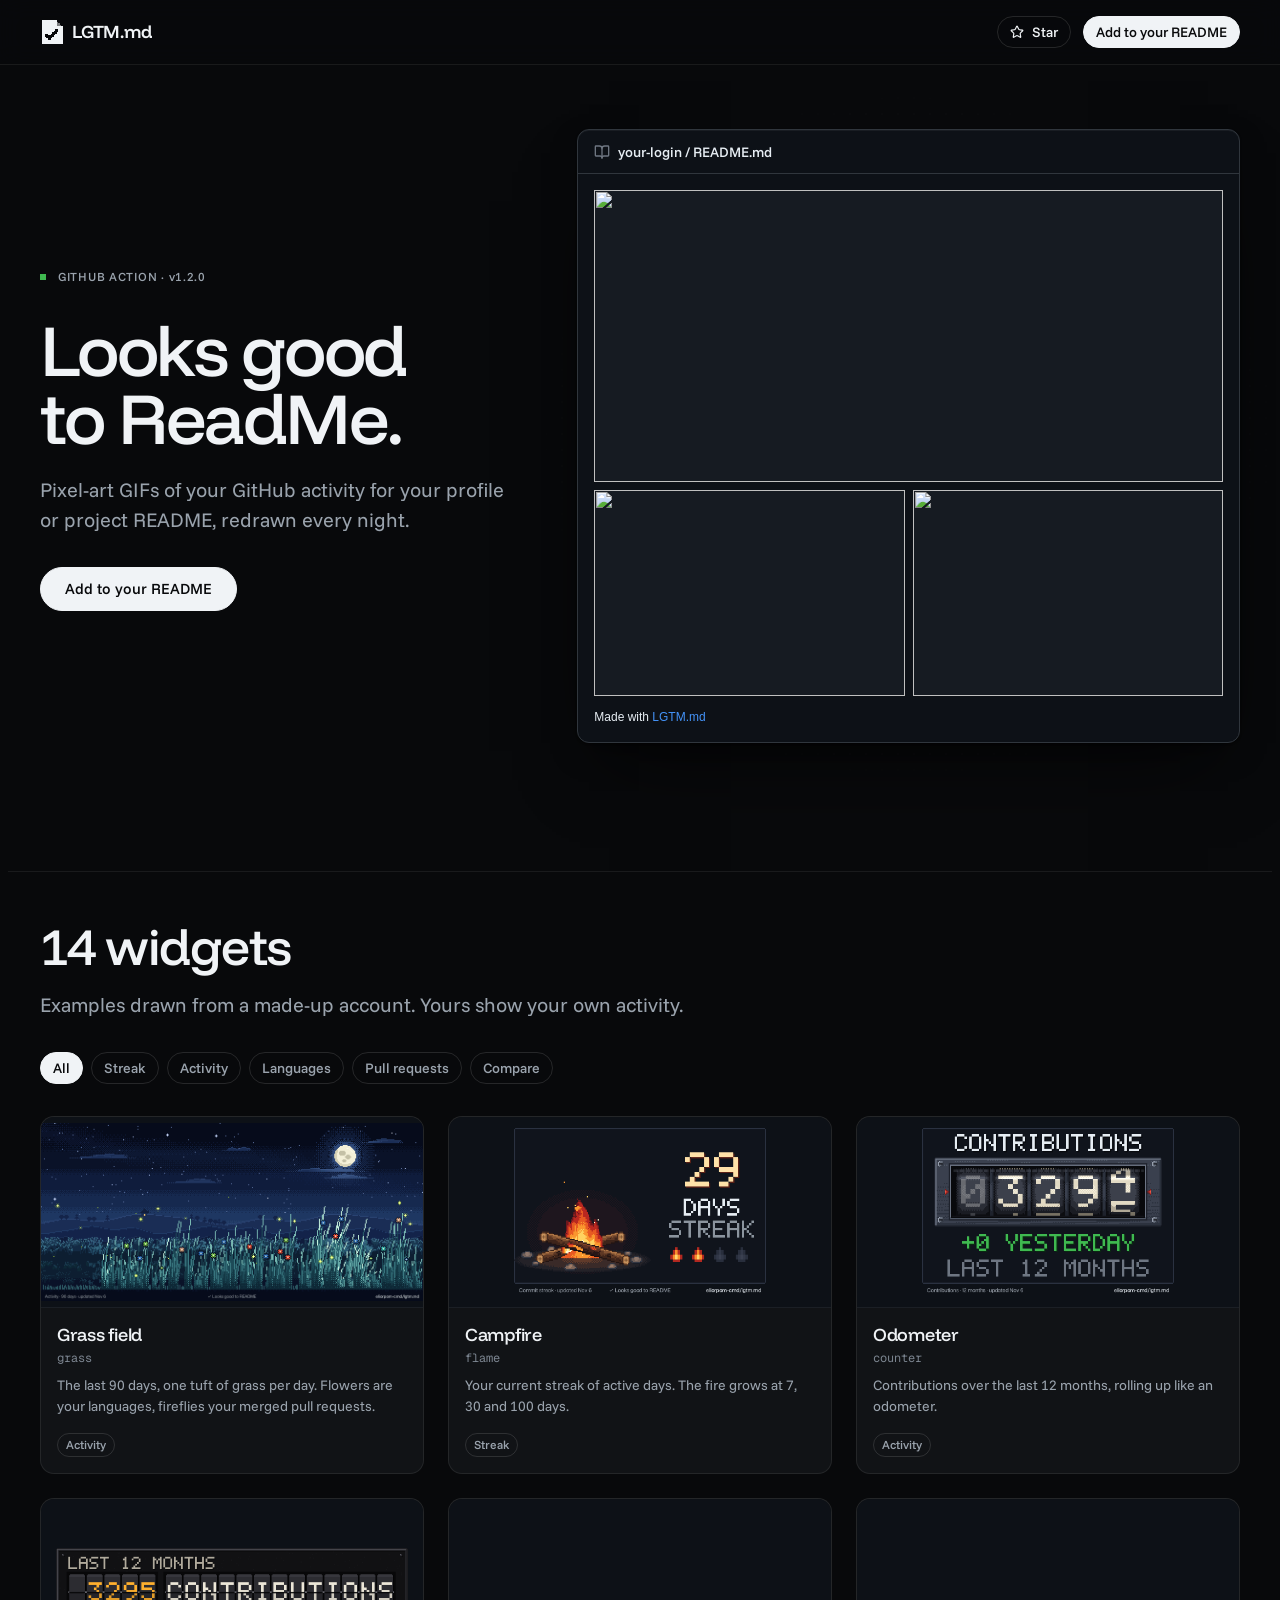
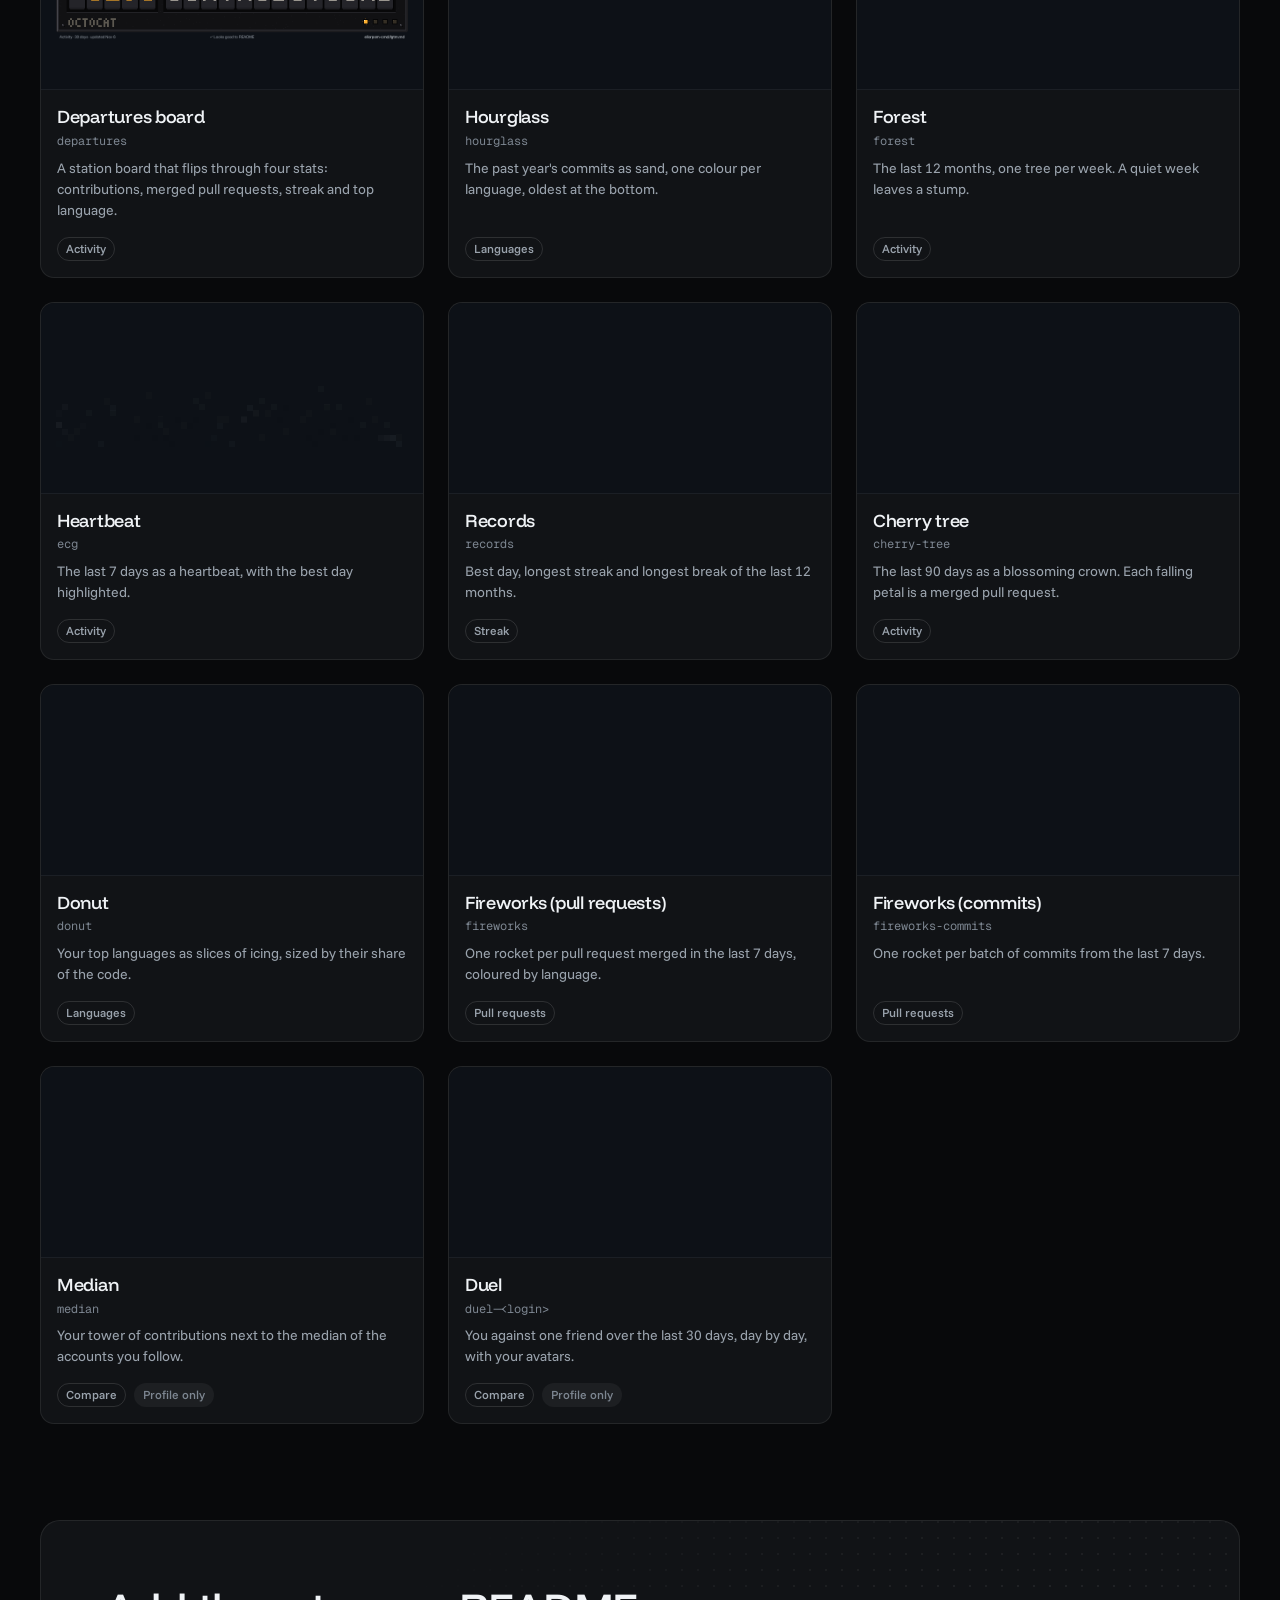
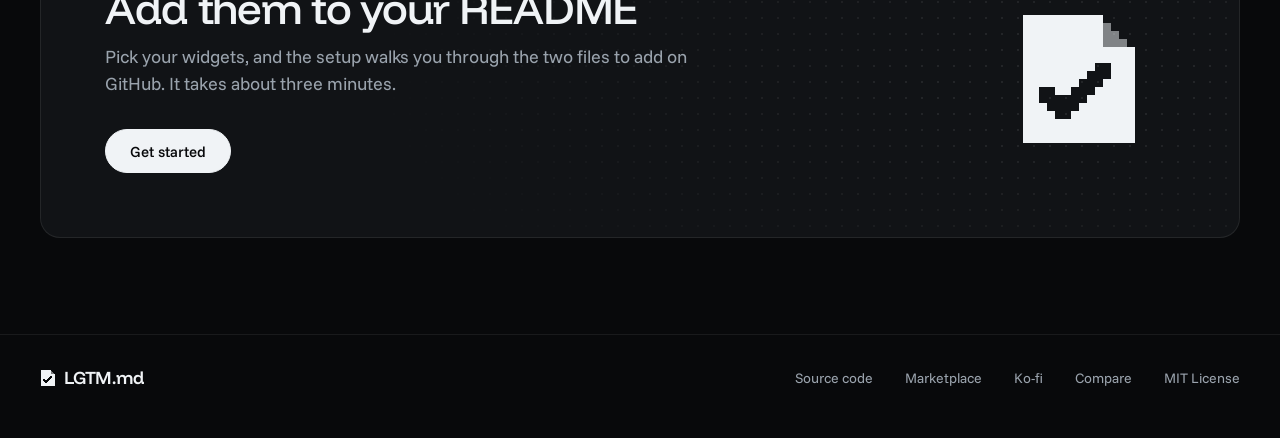
==== site/index.html @ 37e262cf "Configurator: drop the step 1 mini README, keep the dialog closed on reload, success buttons above t" ====
<!doctype html>
<html lang="en">
<head>
<meta charset="utf-8">
<meta name="viewport" content="width=device-width, initial-scale=1">
<title>LGTM.md · Pixel-art widgets for your GitHub README</title>
<meta name="description" content="Animated pixel-art widgets for your GitHub profile README: contribution grass field, streak campfire, languages, pull requests and more, redrawn every night by a GitHub Action.">
<link rel="canonical" href="https://lgtm.byelior.dev/">
<meta property="og:type" content="website">
<meta property="og:url" content="https://lgtm.byelior.dev/">
<meta property="og:site_name" content="LGTM.md">
<meta property="og:title" content="LGTM.md · Looks good to ReadMe.">
<meta property="og:description" content="Animated pixel-art widgets for your GitHub profile or project README, redrawn every night from your real activity.">
<meta property="og:image" content="https://lgtm.byelior.dev/og.png">
<meta property="og:image:width" content="1200">
<meta property="og:image:height" content="630">
<meta property="og:image:alt" content="A README with three pixel-art widgets: a grass field, a campfire and an odometer">
<meta name="twitter:card" content="summary_large_image">
<meta name="twitter:title" content="LGTM.md · Looks good to ReadMe.">
<meta name="twitter:description" content="Animated pixel-art widgets for your GitHub profile or project README, redrawn every night from your real activity.">
<meta name="twitter:image" content="https://lgtm.byelior.dev/og.png">
<meta name="theme-color" content="#08090b">
<link rel="icon" href="favicon.svg" type="image/svg+xml">
<link rel="preconnect" href="https://fonts.googleapis.com">
<link rel="preconnect" href="https://fonts.gstatic.com" crossorigin>
<link href="https://fonts.googleapis.com/css2?family=Funnel+Display:wght@300..700&family=Funnel+Sans:wght@400..600&family=Geist+Mono:wght@400;500&display=swap" rel="stylesheet">
<link rel="stylesheet" href="style.css">
<script>
  // Hide the hero GIFs until the pixel intro has run; a safety timer shows them if the script never does.
  if (!matchMedia("(prefers-reduced-motion: reduce)").matches) {
    document.documentElement.classList.add("hero-intro");
    setTimeout(function () { document.documentElement.classList.remove("hero-intro"); }, 4000);
  }
</script>
<script type="application/ld+json">
{
  "@context": "https://schema.org",
  "@type": ["SoftwareApplication", "SoftwareSourceCode"],
  "name": "LGTM.md",
  "description": "A GitHub Action that draws animated pixel-art GIF widgets of your GitHub activity for a profile or project README, redrawn every night.",
  "url": "https://lgtm.byelior.dev/",
  "codeRepository": "https://github.com/eliorpom-cmd/lgtm.md",
  "applicationCategory": "DeveloperApplication",
  "operatingSystem": "GitHub Actions",
  "softwareVersion": "1.2.0",
  "license": "https://opensource.org/licenses/MIT",
  "offers": { "@type": "Offer", "price": "0", "priceCurrency": "USD" }
}
</script>
</head>
<body>

<header class="nav">
  <div class="wrap nav-in">
    <a class="logo" href="./"><svg class="mark" viewBox="0 0 16 16" aria-hidden="true" shape-rendering="crispEdges"><path d="M1 0h10v4H1zM1 4h14v2H1zM1 6h9v1H1zM12 6h3v2h-3zM1 7h8v1H1zM1 8h7v1H1zM11 8h4v1h-4zM1 9h2v2H1zM5 9h2v1H5zM10 9h5v1h-5zM9 10h6v1H9zM1 11h3v1H1zM8 11h7v1H8zM1 12h4v1H1zM7 12h8v1H7zM1 13h14v3H1z"/><path class="mark-flap" d="M11 1h1v3h-1zM12 2h1v2h-1zM13 3h1v1h-1z"/></svg>LGTM.md</a>
    <nav>
      <a class="pill-btn small ghost star" href="https://github.com/eliorpom-cmd/lgtm.md" aria-label="Star LGTM.md on GitHub">
        <svg class="icon" viewBox="0 0 24 24" aria-hidden="true"><path d="M11.525 2.295a.53.53 0 0 1 .95 0l2.31 4.679a2.123 2.123 0 0 0 1.595 1.16l5.166.756a.53.53 0 0 1 .294.904l-3.736 3.638a2.123 2.123 0 0 0-.611 1.878l.882 5.14a.53.53 0 0 1-.771.56l-4.618-2.428a2.122 2.122 0 0 0-1.973 0L6.396 21.01a.53.53 0 0 1-.77-.56l.881-5.139a2.122 2.122 0 0 0-.611-1.879L2.16 9.795a.53.53 0 0 1 .294-.906l5.165-.755a2.122 2.122 0 0 0 1.597-1.16z"/></svg>
        <span class="star-label">Star</span><span class="star-count" id="star-count" hidden></span>
      </a>
      <button class="pill-btn small" type="button" data-open aria-haspopup="dialog">Add to your README</button>
    </nav>
  </div>
</header>

<main id="top">
  <section class="hero wrap">
    <div class="hero-copy">
      <p class="eyebrow"><span class="dot"></span><span>GitHub Action · <span data-version>v1.2.0</span></span></p>
      <h1>Looks good to ReadMe.</h1>
      <p class="lead">Pixel-art GIFs of your GitHub activity for your profile or project README, redrawn every night.</p>
      <div class="actions">
        <button class="pill-btn" type="button" data-open aria-haspopup="dialog">Add to your README</button>
        <div class="used" id="used" hidden>
          <span>Used by</span>
          <ul class="used-list" id="used-list"></ul>
          <a class="used-out" href="https://github.com/eliorpom-cmd/lgtm.md/issues/new?title=Remove+me+from+Used+by" target="_blank" rel="noopener">Listed by mistake?</a>
        </div>
      </div>
    </div>
    <figure class="hero-art" role="img" aria-label="A GitHub README with three LGTM.md widgets: a grass field, a campfire and an odometer">
      <div class="readme">
        <div class="md-head">
          <svg class="icon" viewBox="0 0 24 24" aria-hidden="true"><path d="M12 7v14"/><path d="M3 18a1 1 0 0 1-1-1V4a1 1 0 0 1 1-1h5a4 4 0 0 1 4 4 4 4 0 0 1 4-4h5a1 1 0 0 1 1 1v13a1 1 0 0 1-1 1h-6a3 3 0 0 0-3 3 3 3 0 0 0-3-3z"/></svg>
          <span>your-login / README.md</span>
        </div>
        <div class="readme-body">
          <div class="slot" style="aspect-ratio: 1600 / 744" data-still="hero/grass.png"><img src="widgets/grass.gif" alt="" width="1600" height="744" fetchpriority="high"></div>
          <div class="slot-row">
            <div class="slot" style="aspect-ratio: 832 / 552" data-still="hero/flame.png"><img src="widgets/flame.gif" alt="" width="832" height="552"></div>
            <div class="slot" style="aspect-ratio: 832 / 552" data-still="hero/counter.png"><img src="widgets/counter.gif" alt="" width="832" height="552"></div>
          </div>
          <p class="readme-sub">Made with <span>LGTM.md</span></p>
        </div>
      </div>
      <canvas class="hero-fx" aria-hidden="true"></canvas>
    </figure>
  </section>

  <section class="wrap sec" id="widgets">
    <div class="sec-head">
      <h2>14 widgets</h2>
      <p>Examples drawn from a made-up account. Yours show your own activity.</p>
    </div>
    <div class="filters" id="filters" role="toolbar" aria-label="Filter widgets"></div>
    <ul class="grid" id="grid"></ul>
  </section>

  <section class="wrap" aria-labelledby="closing-title">
    <div class="closing">
      <div>
        <h2 id="closing-title">Add them to your README</h2>
        <p>Pick your widgets, and the setup walks you through the two files to add on GitHub. It takes about three minutes.</p>
        <button class="pill-btn" type="button" data-open aria-haspopup="dialog">Get started</button>
      </div>
      <div class="closing-mark" data-build-mark><svg class="mark" viewBox="0 0 16 16" aria-hidden="true" shape-rendering="crispEdges"><path d="M1 0h10v4H1zM1 4h14v2H1zM1 6h9v1H1zM12 6h3v2h-3zM1 7h8v1H1zM1 8h7v1H1zM11 8h4v1h-4zM1 9h2v2H1zM5 9h2v1H5zM10 9h5v1h-5zM9 10h6v1H9zM1 11h3v1H1zM8 11h7v1H8zM1 12h4v1H1zM7 12h8v1H7zM1 13h14v3H1z"/><path class="mark-flap" d="M11 1h1v3h-1zM12 2h1v2h-1zM13 3h1v1h-1z"/></svg></div>
    </div>
  </section>
</main>

<footer class="foot">
  <div class="wrap foot-in">
    <span class="logo"><svg class="mark" viewBox="0 0 16 16" aria-hidden="true" shape-rendering="crispEdges"><path d="M1 0h10v4H1zM1 4h14v2H1zM1 6h9v1H1zM12 6h3v2h-3zM1 7h8v1H1zM1 8h7v1H1zM11 8h4v1h-4zM1 9h2v2H1zM5 9h2v1H5zM10 9h5v1h-5zM9 10h6v1H9zM1 11h3v1H1zM8 11h7v1H8zM1 12h4v1H1zM7 12h8v1H7zM1 13h14v3H1z"/><path class="mark-flap" d="M11 1h1v3h-1zM12 2h1v2h-1zM13 3h1v1h-1z"/></svg>LGTM.md</span>
    <a href="https://github.com/eliorpom-cmd/lgtm.md">Source code</a>
    <a href="https://github.com/marketplace/actions/lgtm-md">Marketplace</a>
    <a href="https://ko-fi.com/eliorpom">Ko-fi</a>
    <a href="compare.html">Compare</a>
    <span>MIT License</span>
  </div>
</footer>

<dialog class="cfg" id="setup" aria-labelledby="cfg-title">
  <h2 class="sr-only" id="cfg-title">Add LGTM.md to your README</h2>
  <p class="sr-only" id="cfg-live" aria-live="polite"></p>
  <div class="cfg-in">
    <header class="cfg-head">
      <p class="cfg-count" id="cfg-count"></p>
      <button class="close" type="button" data-close aria-label="Close">
        <svg class="icon" viewBox="0 0 24 24" aria-hidden="true"><path d="M18 6 6 18"/><path d="m6 6 12 12"/></svg>
      </button>
      <ol class="cfg-bar" id="cfg-bar" aria-hidden="true"></ol>
    </header>

    <div class="cfg-body" id="cfg-body">
      <section class="pane" data-pane="widgets" aria-labelledby="pane-widgets">
        <h3 class="pane-title" id="pane-widgets" tabindex="-1">Which widgets do you want?</h3>
        <p class="pane-help" id="mode-help"></p>
        <div class="pane-tools">
          <div class="mode seg" role="group" aria-label="Where the widgets go">
            <button type="button" data-mode="profile" aria-pressed="true">Profile</button>
            <button type="button" data-mode="project" aria-pressed="false">Project</button>
          </div>
          <span class="picked-count" id="picked-count">None selected yet</span>
          <button class="pill-btn small ghost" id="pick-all" type="button">Select all</button>
        </div>
        <div class="pick-layout">
          <ul class="picks" id="picks"></ul>
        </div>
      </section>

      <section class="pane" data-pane="target" aria-labelledby="pane-target" hidden>
        <h3 class="pane-title" id="pane-target" tabindex="-1">What’s your GitHub login?</h3>
        <p class="pane-help" id="repo-help"></p>
        <label class="field">
          <span id="target-label">Your GitHub login</span>
          <input id="target" type="text" autocomplete="off" autocapitalize="off" spellcheck="false" placeholder="your-login" aria-describedby="target-error">
        </label>
        <p class="field-error" id="target-error" hidden></p>
        <div class="repo-note" id="repo-note">
          <p class="check">
            <svg class="icon" viewBox="0 0 24 24" aria-hidden="true"><path d="M20 6 9 17l-5-5"/></svg>
            <span>Public, and named exactly like your login</span>
          </p>
          <a class="text-link" id="repo-create" href="https://github.com/new?visibility=public" target="_blank" rel="noopener">Create it on GitHub ↗</a>
        </div>
        <div class="rival" id="rival-field" hidden>
          <label class="field">
            <span>Friend to duel</span>
            <input id="rival" type="text" autocomplete="off" autocapitalize="off" spellcheck="false" placeholder="a friend’s login" aria-describedby="rival-help rival-error">
          </label>
          <p class="hint" id="rival-help">The duel compares your last 30 days with theirs.</p>
          <p class="field-error" id="rival-error" hidden></p>
        </div>
        <div class="strip" aria-label="Preview of your README">
          <p class="strip-head" id="strip-path">your-login / README.md</p>
          <div class="strip-row" id="strip-row"></div>
        </div>
      </section>

      <section class="pane" data-pane="token" aria-labelledby="pane-token" hidden>
        <h3 class="pane-title" id="pane-token" tabindex="-1">Create a read-only token</h3>
        <p class="pane-help">It lets the widgets count your private activity. It can only read, and it never expires.</p>
        <a class="pill-btn wide" id="token-link" href="https://github.com/settings/personal-access-tokens/new?name=LGTM.md&amp;description=Read-only+token+for+LGTM.md&amp;expires_in=none&amp;contents=read&amp;pull_requests=read" target="_blank" rel="noopener">Open the token form ↗</a>
        <ol class="token-steps">
          <li>Under <b>Repository access</b>, choose <b>All repositories</b>.</li>
          <li>Click <b>Generate token</b> and copy it.</li>
          <li>Open the <a id="secret-link" href="#" target="_blank" rel="noopener">secrets of your profile repository</a> and add one named <code>LGTM_MD_TOKEN</code>, with the token as its value.</li>
        </ol>
        <details class="more">
          <summary>What the token can read</summary>
          <div class="more-body">
            <p>The form creates a fine-grained token with read-only access to <b>Contents</b> and <b>Pull requests</b> on <b>All repositories</b>. GitHub adds read-only <b>Metadata</b> on its own.</p>
            <p>The Action uses it to read:</p>
            <ul>
              <li>your contribution calendar</li>
              <li>the commit history of your repositories, to count commits per language</li>
              <li>your merged pull requests</li>
              <li>the languages of your repositories</li>
            </ul>
            <p>It can't push, open issues or change settings. The GIFs are committed by the workflow's own <code>GITHUB_TOKEN</code>.</p>
          </div>
        </details>
      </section>

      <section class="pane" data-pane="workflow" aria-labelledby="pane-workflow" hidden>
        <h3 class="pane-title" id="pane-workflow" tabindex="-1">Add the workflow to your repository</h3>
        <p class="pane-help" id="commit-help"></p>
        <a class="pill-btn wide" id="create" aria-disabled="true" rel="noopener">Create the workflow on GitHub ↗</a>
        <p class="hint" id="create-hint"></p>
        <p class="then">Click <b>Commit changes</b> on GitHub, then come back.</p>
        <details class="more">
          <summary>See the file</summary>
          <div class="gh gh-file">
            <div class="gh-bar">
              <span class="gh-name">lgtm-md.yml</span>
              <button class="copy pill-btn small ghost" data-copy="yaml" type="button">Copy</button>
            </div>
            <pre class="gh-code" id="yaml"></pre>
          </div>
        </details>
      </section>

      <section class="pane" data-pane="readme" aria-labelledby="pane-readme" hidden>
        <h3 class="pane-title" id="pane-readme" tabindex="-1">Add the images to your README</h3>
        <p class="pane-help">Copy these lines, open <a class="text-link" id="readme-link" href="#" target="_blank" rel="noopener">your repository</a>, paste them in README.md where the widgets should go, then commit.</p>
        <div class="gh gh-file">
          <div class="gh-bar">
            <span class="gh-name">README.md</span>
            <button class="copy pill-btn small" data-copy="html" type="button">Copy README</button>
          </div>
          <pre class="gh-code" id="html"></pre>
        </div>
        <details class="more" id="preview-more">
          <summary>Show preview</summary>
          <div class="gh gh-preview gh-theme" data-theme="dark">
            <div class="md-head">
              <svg class="icon" viewBox="0 0 24 24" aria-hidden="true"><path d="M12 7v14"/><path d="M3 18a1 1 0 0 1-1-1V4a1 1 0 0 1 1-1h5a4 4 0 0 1 4 4 4 4 0 0 1 4-4h5a1 1 0 0 1 1 1v13a1 1 0 0 1-1 1h-6a3 3 0 0 0-3 3 3 3 0 0 0-3-3z"/></svg>
              <span id="md-path">your-login / README.md</span>
              <div class="seg theme-seg" role="group" aria-label="README background">
                <button type="button" data-theme-set="dark" aria-pressed="true">Dark</button>
                <button type="button" data-theme-set="light" aria-pressed="false">Light</button>
              </div>
            </div>
            <div class="md-body" id="md-body"></div>
          </div>
        </details>
        <p class="hint">The last line, Made with LGTM.md, is optional.</p>
      </section>

      <section class="pane pane-done" data-pane="check" aria-labelledby="pane-check" hidden>
        <div class="done-mark" aria-hidden="true" data-build-mark><svg class="mark" viewBox="0 0 16 16" aria-hidden="true" shape-rendering="crispEdges"><path d="M1 0h10v4H1zM1 4h14v2H1zM1 6h9v1H1zM12 6h3v2h-3zM1 7h8v1H1zM1 8h7v1H1zM11 8h4v1h-4zM1 9h2v2H1zM5 9h2v1H5zM10 9h5v1h-5zM9 10h6v1H9zM1 11h3v1H1zM8 11h7v1H8zM1 12h4v1H1zM7 12h8v1H7zM1 13h14v3H1z"/><path class="mark-flap" d="M11 1h1v3h-1zM12 2h1v2h-1zM13 3h1v1h-1z"/></svg></div>
        <h3 class="pane-title" id="pane-check" tabindex="-1">Your widgets are on their way</h3>
        <p class="pane-help" id="check-help">The first run takes about a minute. This page follows it for you.</p>
        <div class="run" id="run" data-state="waiting">
          <p class="run-status" role="status"><span class="run-dot" aria-hidden="true"></span><span id="run-text">Waiting for the first run</span></p>
          <p class="run-detail" id="run-detail"></p>
        </div>
        <div class="pane-actions">
          <a class="pill-btn wide" id="result-link" href="#" target="_blank" rel="noopener">Open your GitHub profile ↗</a>
          <a class="pill-btn ghost wide" id="actions-link" href="#" target="_blank" rel="noopener">Check the Actions run ↗</a>
        </div>
        <div class="gh run-readme gh-theme" id="run-readme" data-theme="dark" hidden>
          <div class="md-head">
            <svg class="icon" viewBox="0 0 24 24" aria-hidden="true"><path d="M12 7v14"/><path d="M3 18a1 1 0 0 1-1-1V4a1 1 0 0 1 1-1h5a4 4 0 0 1 4 4 4 4 0 0 1 4-4h5a1 1 0 0 1 1 1v13a1 1 0 0 1-1 1h-6a3 3 0 0 0-3 3 3 3 0 0 0-3-3z"/></svg>
            <span id="run-path">your-login / README.md</span>
            <div class="seg theme-seg" role="group" aria-label="README background">
              <button type="button" data-theme-set="dark" aria-pressed="true">Dark</button>
              <button type="button" data-theme-set="light" aria-pressed="false">Light</button>
            </div>
          </div>
          <div class="md-body" id="run-body"></div>
        </div>
        <details class="more">
          <summary>If an image stays broken</summary>
          <div class="more-body">
            <ul>
              <li>Open the latest LGTM.md run in the Actions tab and read its log.</li>
              <li id="tip-secret">Check that the secret is named exactly <code>LGTM_MD_TOKEN</code>.</li>
              <li>Check that the image names in your README match the widgets in the workflow.</li>
            </ul>
          </div>
        </details>
        <div class="support">
          <div class="support-note">
            <svg class="heart" viewBox="0 0 9 8" aria-hidden="true" shape-rendering="crispEdges" fill="currentColor"><path d="M1 0h2v1H1zM6 0h2v1H6zM0 1h4v1H0zM5 1h4v1H5zM0 2h9v2H0zM1 4h7v1H1zM2 5h5v1H2zM3 6h3v1H3zM4 7h1v1H4z"/></svg>
            <p>LGTM.md is free and open source. If it saved you time, you can support it on Ko-fi.</p>
          </div>
          <div class="support-row">
            <a class="pill-btn small ghost" href="https://ko-fi.com/eliorpom" target="_blank" rel="noopener">Support on Ko-fi ↗</a>
            <a class="text-link" href="https://github.com/eliorpom-cmd/lgtm.md" target="_blank" rel="noopener">Star it on GitHub</a>
          </div>
        </div>
      </section>
    </div>
    <footer class="cfg-foot">
      <button class="pill-btn wide" type="button" id="next" aria-describedby="cfg-reason">Continue</button>
      <p class="cfg-reason" id="cfg-reason" aria-live="polite"></p>
      <div class="cfg-links">
        <button class="text-btn" type="button" id="back">Back</button>
        <button class="text-btn" type="button" id="skip-token">Skip, show public activity only</button>
        <button class="text-btn" type="button" id="close-text" data-close>Close</button>
      </div>
    </footer>
  </div>
</dialog>

<dialog class="cfg detail" id="detail" aria-labelledby="detail-title">
  <div class="cfg-in">
    <header class="cfg-head detail-head">
      <div>
        <h2 class="detail-title" id="detail-title" tabindex="-1"></h2>
        <p class="detail-id" id="detail-id"></p>
      </div>
      <button class="close" type="button" data-close aria-label="Close">
        <svg class="icon" viewBox="0 0 24 24" aria-hidden="true"><path d="M18 6 6 18"/><path d="m6 6 12 12"/></svg>
      </button>
    </header>
    <div class="cfg-body detail-body">
      <p class="detail-desc" id="detail-desc"></p>
      <div class="detail-stage gh-theme" data-theme="dark">
        <div class="detail-bar">
          <span>In your README</span>
          <div class="seg theme-seg" role="group" aria-label="README background">
                <button type="button" data-theme-set="dark" aria-pressed="true">Dark</button>
                <button type="button" data-theme-set="light" aria-pressed="false">Light</button>
              </div>
        </div>
        <div class="detail-canvas">
          <div class="detail-frame" id="detail-frame">
            <img id="detail-img" alt="">
            <ol class="pins" id="detail-pins"></ol>
          </div>
        </div>
      </div>
      <ol class="detail-legend" id="detail-legend"></ol>
    </div>
    <footer class="cfg-foot">
      <button class="pill-btn wide" type="button" id="detail-add">Add this widget</button>
      <p class="cfg-reason" id="detail-note" hidden></p>
    </footer>
  </div>
</dialog>

<div class="toast" id="toast" role="status" aria-live="polite"></div>
<script src="app.js"></script>
</body>
</html>
---- site/style.css ----
/* LGTM.md launch page.
   One measure (1200 px, left-aligned), three surface levels, green only for "selected" and "done".
   One spacing scale: 4, 8, 12, 16, 24, 32, 48, 64, 96, 128. */

:root {
  color-scheme: dark;
  --bg: #08090b;
  --panel: #111316;
  --panel-2: #171a1f;
  --line: rgba(255, 255, 255, 0.07);
  --line-2: rgba(255, 255, 255, 0.12);
  --text: #f0f3f6;
  --muted: #9aa3ad;
  --faint: #7d8691;
  --green: #3fb950;
  --red: #f85149;
  /* GitHub's own palette, used only for the file panel and the README previews. */
  --gh-bg: #0d1117;
  --gh-line: #30363d;
  --gh-text: #e6edf3;
  --gh-faint: #6e7681;
  --depth: inset 0 1px 0 rgba(255, 255, 255, 0.05), 0 1px 2px rgba(0, 0, 0, 0.4), 0 12px 32px -12px rgba(0, 0, 0, 0.6);
  --sans: "Funnel Sans", -apple-system, BlinkMacSystemFont, "Segoe UI", sans-serif;
  --display: "Funnel Display", "Funnel Sans", sans-serif;
  --mono: "Geist Mono", ui-monospace, SFMono-Regular, Menlo, monospace;
  --ease: cubic-bezier(0.16, 1, 0.3, 1);
  --s-4: 4px; --s-8: 8px; --s-12: 12px; --s-16: 16px; --s-24: 24px; --s-32: 32px;
  --s-48: 48px; --s-64: 64px; --s-96: 96px; --s-128: 128px;
  --wrap: 1200px;
  --gut: var(--s-32);
}

*, *::before, *::after { box-sizing: border-box; }
html { -webkit-text-size-adjust: 100%; scroll-behavior: smooth; scroll-padding-top: var(--s-96); }
body { margin: 0; background: var(--bg); color: var(--muted); font: 400 16px/1.6 var(--sans); -webkit-font-smoothing: antialiased; }
[hidden] { display: none !important; }
main { overflow-x: clip; }
a { color: inherit; }
img { display: block; max-width: 100%; height: auto; }
b { color: var(--text); font-weight: 500; }
code { font: 400 13px/1.6 var(--mono); color: var(--text); }
p { margin: 0; }
:focus-visible { outline: 2px solid var(--text); outline-offset: 3px; border-radius: var(--s-8); }
.icon { width: 16px; height: 16px; flex: none; fill: none; stroke: currentColor; stroke-width: 2; stroke-linecap: round; stroke-linejoin: round; }

.wrap { width: 100%; max-width: calc(var(--wrap) + 2 * var(--gut)); margin: 0 auto; padding: 0 var(--gut); }

/* Type: Funnel Display for every title, Funnel Sans for the rest, Geist Mono for code and labels. */
h1, h2, h3 { text-wrap: balance; font-family: var(--display); font-weight: 500; color: var(--text); margin: 0; }
h1 { font-size: clamp(52px, 5.6vw, 80px); line-height: 0.95; letter-spacing: -0.035em; max-width: 11ch; }
h2 { font-size: clamp(36px, 4vw, 52px); line-height: 1.05; letter-spacing: -0.03em; }
h3 { font-size: 22px; line-height: 1.25; letter-spacing: -0.02em; }

/* Buttons: one shape (pill), two sizes (44 / 32), two styles (solid / ghost). */
.pill-btn { display: inline-flex; align-items: center; justify-content: center; gap: var(--s-8); height: 44px; padding: 0 var(--s-24); border: 1px solid var(--text); border-radius: 999px; background: var(--text); color: var(--bg); font: 500 15px/1 var(--sans); text-decoration: none; white-space: nowrap; cursor: pointer; transition: background-color 180ms ease, border-color 180ms ease, color 180ms ease, opacity 180ms ease, transform 160ms var(--ease); }
.pill-btn:hover { opacity: 0.88; }
.pill-btn.small { height: 32px; padding: 0 var(--s-12); font-size: 14px; }
.pill-btn.ghost { background: transparent; border-color: var(--line-2); color: var(--text); }
.pill-btn.ghost:hover { opacity: 1; border-color: var(--faint); }
.pill-btn[aria-disabled="true"], .pill-btn:disabled { background: var(--panel-2); border-color: var(--line-2); color: var(--faint); cursor: not-allowed; opacity: 1; }
.pill-btn.ghost:disabled { background: transparent; opacity: 0.45; }
.text-link { color: var(--text); text-decoration: underline; text-decoration-color: var(--line-2); text-underline-offset: 4px; font-size: 15px; transition: text-decoration-color 180ms ease; }
.text-link:hover { text-decoration-color: var(--text); }

/* Nav */
.nav { position: sticky; top: 0; z-index: 10; background: rgba(8, 9, 11, 0.82); backdrop-filter: blur(12px); -webkit-backdrop-filter: blur(12px); border-bottom: 1px solid var(--line); }
.nav-in { display: flex; justify-content: space-between; align-items: center; height: var(--s-64); }
.logo { font: 600 18px/1 var(--display); color: var(--text); text-decoration: none; letter-spacing: -0.01em; }
.nav nav { display: flex; align-items: center; gap: var(--s-32); font-size: 15px; }
.nav nav a:not(.pill-btn) { text-decoration: none; transition: color 180ms ease; }
.nav nav a:not(.pill-btn):hover { color: var(--text); }
.star .icon { width: 14px; height: 14px; }
.star-count { margin-left: var(--s-4); padding-left: var(--s-8); border-left: 1px solid var(--line-2); color: var(--muted); font-variant-numeric: tabular-nums; }
/* Gallery */
.filters { display: flex; gap: var(--s-8); overflow-x: auto; scrollbar-width: none; min-width: 0; }
.filter { flex: none; height: 32px; padding: 0 var(--s-12); border: 1px solid var(--line-2); border-radius: 999px; background: transparent; color: var(--muted); font: 500 14px/1 var(--sans); cursor: pointer; transition: color 180ms ease, background-color 180ms ease, border-color 180ms ease; }
.filter:hover { color: var(--text); border-color: var(--faint); }
.filter[aria-pressed="true"] { background: var(--text); border-color: var(--text); color: var(--bg); }

.grid { list-style: none; margin: 0; padding: 0; display: grid; grid-template-columns: repeat(3, minmax(0, 1fr)); gap: var(--s-24); }
/* Card: the GIF full-bleed on GitHub's page colour (the GIFs' own background), so it blends in. */
.card { display: flex; flex-direction: column; background: var(--panel); border: 1px solid rgba(255, 255, 255, 0.08); border-radius: 14px; overflow: hidden; transition: border-color 180ms ease, transform 180ms ease; }
.card:hover { border-color: rgba(255, 255, 255, 0.16); transform: translateY(-2px); }
.card-media { position: relative; aspect-ratio: 2 / 1; background: var(--gh-bg); border-bottom: 1px solid rgba(255, 255, 255, 0.06); overflow: hidden; }
/* Every widget is contained and centred in the same 2:1 area; narrow ones get side margins of the same colour. */
.card-media img { position: absolute; inset: 0; width: 100%; height: 100%; object-fit: contain; transition: opacity 220ms ease; }
.card-media.is-padded img { inset: 6% 4%; width: 92%; height: 88%; }
.card-media .card-gif { opacity: 0; transition: none; }
.card-media .card-gif.is-on { opacity: 1; }
.card { position: relative; }
/* The name's button covers the whole card, so the card opens its details from anywhere. */
.card-hit { all: unset; cursor: pointer; }
.card-hit::after { content: ""; position: absolute; inset: 0; z-index: 2; border-radius: 14px; }
.card:has(.card-hit:focus-visible) { outline: 2px solid var(--text); outline-offset: 3px; }
.card-fx { position: absolute; inset: 0; width: 100%; height: 100%; pointer-events: none; }
.card.is-assembling .card-media img { opacity: 0; }
.card-body { display: flex; flex-direction: column; flex: 1; padding: var(--s-16) var(--s-16) var(--s-16); }
.card-name { font: 500 18px/1.25 var(--display); letter-spacing: -0.015em; }
.card-id { margin-top: var(--s-4); font: 400 12px/1.4 var(--mono); color: var(--faint); }
.card-desc { margin-top: var(--s-8); font-size: 14px; line-height: 1.5; color: var(--muted); }
.card-tags { display: flex; flex-wrap: wrap; gap: var(--s-8); margin-top: auto; padding-top: var(--s-16); }
.tag { display: inline-flex; align-items: center; height: 24px; padding: 0 var(--s-8); border: 1px solid var(--line-2); border-radius: 999px; font: 500 12px/1 var(--sans); color: var(--muted); }
.tag.quiet { border-color: transparent; background: rgba(255, 255, 255, 0.05); color: var(--faint); }
/* Mode switch: two pills in a pill track, used above the gallery and in the setup. */
.seg { display: inline-flex; padding: var(--s-4); gap: var(--s-4); border: 1px solid var(--line-2); border-radius: 999px; }
.seg button { height: 32px; padding: 0 var(--s-16); border: 0; border-radius: 999px; background: transparent; color: var(--muted); font: 500 14px/1 var(--sans); cursor: pointer; transition: color 180ms ease, background-color 180ms ease; }
.seg button:hover { color: var(--text); }
.seg button[aria-pressed="true"] { background: var(--text); color: var(--bg); }
.field { display: grid; gap: var(--s-8); margin-top: var(--s-16); font-size: 14px; }
.field input { width: 100%; max-width: 340px; height: 44px; padding: 0 var(--s-16); background: var(--panel); border: 1px solid var(--line-2); border-radius: 999px; font: 400 15px/1 var(--sans); color: var(--text); transition: border-color 180ms ease; }
.field input::placeholder { color: var(--faint); }
.field input:hover, .field input:focus { border-color: var(--faint); outline: none; }
.field input[aria-invalid="true"] { border-color: var(--red); }
.field-error { margin-top: var(--s-8); font-size: 14px; color: var(--red); }
.check { display: flex; align-items: center; gap: var(--s-8); margin: var(--s-16) 0 var(--s-8); font-size: 14px; }
.check .icon { color: var(--faint); }
.token-steps a { color: var(--text); text-decoration-color: var(--faint); text-underline-offset: 3px; }
.hint { margin-top: var(--s-12); font-size: 14px; color: var(--faint); }
.hint a { color: var(--muted); }
.more { margin-top: var(--s-16); border: 1px solid var(--line-2); border-radius: var(--s-12); }
.more summary { display: flex; align-items: center; gap: var(--s-8); padding: var(--s-12) var(--s-16); font-size: 15px; color: var(--text); cursor: pointer; list-style: none; }
.more summary::-webkit-details-marker { display: none; }
.more summary::after { content: "+"; margin-left: auto; font: 400 16px/1 var(--mono); color: var(--faint); }
.more[open] summary::after { content: "−"; }
.more-body { display: grid; gap: var(--s-12); padding: 0 var(--s-16) var(--s-16); font-size: 15px; }
.more-body ul { margin: 0; padding-left: var(--s-24); display: grid; gap: var(--s-4); }
.gh-code { flex: 1; margin: 0; padding: var(--s-16) 0; max-height: 640px; overflow: auto; counter-reset: line; font: 400 13px/1.8 var(--mono); color: var(--gh-text); }
.ln { display: grid; grid-template-columns: 44px minmax(0, 1fr); column-gap: var(--s-16); padding-right: var(--s-16); counter-increment: line; }
.ln::before { content: counter(line); text-align: right; color: var(--gh-faint); user-select: none; }
/* Wrapped lines hang under their own indentation plus four columns; URLs never break. */
.lc { --hang: 4ch; white-space: pre-wrap; overflow-wrap: normal; word-break: normal; padding-left: calc(var(--i, 0ch) + var(--hang)); text-indent: calc(-1 * (var(--i, 0ch) + var(--hang))); }
.ln.is-new { overflow: hidden; animation: line-in 240ms var(--ease) backwards, line-mark 1200ms ease-out both; }
@keyframes line-in { from { max-height: 0; opacity: 0; } to { max-height: 12em; opacity: 1; } }
@keyframes line-mark { from { box-shadow: inset 2px 0 0 var(--green); background: rgba(63, 185, 80, 0.08); } to { box-shadow: inset 2px 0 0 rgba(63, 185, 80, 0); background: transparent; } }
/* GitHub dark syntax colours. */
.t-tag { color: #7ee787; }
.t-attr { color: #79c0ff; }
.t-str { color: #a5d6ff; }
.t-url { white-space: nowrap; }
.t-key { color: #ff7b72; }
.t-com { color: #8b949e; }

/* Preview: the README as GitHub shows it, with the sample GIFs at their real widths. */
.gh-preview { flex: 1; display: flex; flex-direction: column; }
.md-head { display: flex; align-items: center; gap: var(--s-8); height: 44px; padding: 0 var(--s-16); border-bottom: 1px solid var(--gh-line); font: 600 14px/1 var(--sans); color: var(--gh-text); flex: none; }
.md-head .icon { color: var(--gh-faint); }
.md-body { flex: 1; padding: var(--s-24); font: 400 16px/1.5 -apple-system, BlinkMacSystemFont, "Segoe UI", "Noto Sans", Helvetica, Arial, sans-serif; color: var(--gh-text); }
.md-body p { margin: 0 0 var(--s-16); }
.md-body p:last-child { margin-bottom: 0; }
.md-body img { display: inline; vertical-align: top; max-width: 100%; }
.md-body a { color: #4493f8; text-decoration: none; }
.md-body sub { font-size: 12px; }
.md-empty { height: 100%; min-height: 320px; display: grid; place-items: center; text-align: center; padding: var(--s-32); border: 1px dashed var(--gh-line); border-radius: var(--s-8); color: var(--gh-faint); font: 400 15px/1.5 var(--sans); }

/* Comparison table */
.table-wrap { overflow-x: auto; border: 1px solid var(--line); border-radius: 14px; background: var(--panel); }
.compare { width: 100%; min-width: 760px; border-collapse: collapse; font-size: 15px; }
.compare th, .compare td { padding: var(--s-16) var(--s-24); text-align: left; vertical-align: top; border-bottom: 1px solid var(--line); }
.compare tbody tr:last-child th, .compare tbody tr:last-child td { border-bottom: 0; }
.compare thead th { font: 500 15px/1.3 var(--display); color: var(--text); }
.compare thead th a { color: var(--text); text-decoration-color: var(--line-2); text-underline-offset: 3px; }
.compare tbody th { font-weight: 500; color: var(--text); white-space: nowrap; }
.compare td:nth-child(2), .compare thead th:nth-child(2) { background: rgba(255, 255, 255, 0.03); color: var(--text); }
.table-note { margin-top: var(--s-16); font-size: 14px; color: var(--faint); max-width: 70ch; }

/* Footer */
.foot { border-top: 1px solid var(--line); }
.foot-in { display: flex; flex-wrap: wrap; align-items: center; gap: var(--s-12) var(--s-32); padding-top: var(--s-32); padding-bottom: var(--s-48); font-size: 14px; }
.foot a { text-decoration: none; transition: color 180ms ease; }
.foot a:hover { color: var(--text); }
.foot .logo { margin-right: auto; }
.toast { position: fixed; left: 50%; bottom: 84px; transform: translateX(-50%); z-index: 30; background: var(--text); color: var(--bg); font: 500 14px/1 var(--sans); padding: var(--s-12) var(--s-16); border-radius: 999px; opacity: 0; pointer-events: none; transition: opacity 180ms ease; }
.toast.show { opacity: 1; }

.sr-only { position: absolute; width: 1px; height: 1px; overflow: hidden; clip: rect(0 0 0 0); white-space: nowrap; }
.nav nav { gap: var(--s-12); }
.text-btn { padding: var(--s-4) 0; border: 0; background: none; color: var(--muted); font: 400 15px/1.4 var(--sans); text-decoration: underline; text-decoration-color: var(--line-2); text-underline-offset: 4px; cursor: pointer; transition: color 180ms ease, text-decoration-color 180ms ease; }
.text-btn:hover { color: var(--text); text-decoration-color: var(--text); }
.pill-btn.wide { width: 100%; }

/* Hero: copy on the left, a README filling with widgets on the right; stacked on phones. */
.hero { display: grid; grid-template-columns: minmax(0, 5fr) minmax(0, 7fr); gap: var(--s-64); align-items: center; padding-top: var(--s-64); padding-bottom: var(--s-32); }
.hero h1 { max-width: 9ch; }
.hero-art { position: relative; margin: 0; }
/* A faint grid of square dots behind the README, fading out from its centre. */
.hero-art::before { content: ""; position: absolute; inset: -48px; z-index: -1; background-image: url("data:image/svg+xml,%3Csvg xmlns='http://www.w3.org/2000/svg' width='16' height='16'%3E%3Crect width='2' height='2' fill='%23fff' fill-opacity='.09'/%3E%3C/svg%3E"); -webkit-mask-image: radial-gradient(closest-side, #000 30%, transparent); mask-image: radial-gradient(closest-side, #000 30%, transparent); pointer-events: none; }
.readme { background: var(--gh-bg); border: 1px solid var(--gh-line); border-radius: var(--s-12); box-shadow: var(--depth), 0 40px 80px -32px rgba(0, 0, 0, 0.7); overflow: hidden; }
.readme .md-head { height: 44px; font-weight: 500; }
.readme-body { display: grid; gap: var(--s-8); padding: var(--s-16); }
.slot-row { display: grid; grid-template-columns: 1fr 1fr; gap: var(--s-8); }
.slot { position: relative; background: #161b22; }
.slot img { position: absolute; inset: 0; width: 100%; height: 100%; transition: opacity 220ms ease; }
.hero-intro .slot img { opacity: 0; }
.slot.is-live img { opacity: 1; }
.readme-sub { margin-top: var(--s-4); font: 400 12px/1.5 -apple-system, BlinkMacSystemFont, "Segoe UI", "Noto Sans", Helvetica, Arial, sans-serif; color: var(--gh-text); }
.readme-sub span { color: #4493f8; }
/* The intro canvas covers the card; each slot clips its own blocks. */
.hero-fx { position: absolute; inset: 0; width: 100%; height: 100%; pointer-events: none; display: none; }
.hero-intro .hero-fx { display: block; }

/* Brand mark: a README page with a check, drawn on a 16-pixel grid. */
.logo { display: inline-flex; align-items: center; gap: var(--s-8); }
.mark { width: 24px; height: 24px; flex: none; fill: currentColor; }
.mark-flap { opacity: 0.5; }
.foot .mark { width: 16px; height: 16px; }

.eyebrow { display: inline-flex; align-items: center; gap: var(--s-12); font: 500 12px/1 var(--sans); text-transform: uppercase; letter-spacing: 0.06em; color: var(--muted); margin-bottom: var(--s-32); }
.dot { width: 6px; height: 6px; background: var(--green); }
.eyebrow [data-version] { text-transform: none; }
.lead { margin-top: var(--s-24); font-size: 20px; line-height: 1.5; max-width: 30em; text-wrap: pretty; }
.actions { display: flex; flex-wrap: wrap; align-items: center; gap: var(--s-24) var(--s-32); margin-top: var(--s-32); }
.used { display: flex; align-items: center; gap: var(--s-12); font-size: 14px; }
.used-list { display: flex; list-style: none; margin: 0; padding: 0; }
.used-list li + li { margin-left: -6px; }
.used-list a { display: block; border-radius: 50%; }
.used-out { margin-left: var(--s-4); font-size: 13px; color: var(--faint); text-decoration: underline; text-decoration-color: var(--line-2); text-underline-offset: 3px; }
.used-out:hover { color: var(--text); }
.used-list img { width: 32px; height: 32px; border-radius: 50%; background: var(--panel-2); box-shadow: 0 0 0 2px var(--bg); }

.sec { margin-top: var(--s-96); padding-top: var(--s-48); border-top: 1px solid var(--line); }
.sec-head { margin-bottom: var(--s-32); max-width: 680px; }
.sec-head p { margin-top: var(--s-16); font-size: 20px; line-height: 1.5; }
.filters { margin-bottom: var(--s-32); }

/* Setup dialog: one question per screen in a centred column, wider only for the widget grid. */
html.modal-open { overflow: hidden; }
/* One fixed frame for every step: header and footer stay put, only the middle scrolls. */
.cfg { width: min(720px, calc(100% - 48px)); max-width: none; height: min(640px, calc(100dvh - 64px)); max-height: none; padding: 0; border: 1px solid var(--line-2); border-radius: 20px; background: var(--panel); color: var(--muted); box-shadow: var(--depth), 0 40px 120px -24px rgba(0, 0, 0, 0.8); overflow: clip; }
.cfg:focus, .cfg:focus-visible { outline: none; }
.cfg[open] { display: flex; animation: cfg-in 240ms var(--ease); }
.cfg::backdrop { background: rgba(4, 5, 7, 0.62); backdrop-filter: blur(8px); -webkit-backdrop-filter: blur(8px); }
@keyframes cfg-in { from { opacity: 0; transform: translateY(8px) scale(0.99); } to { opacity: 1; transform: none; } }
.cfg-in { display: flex; flex-direction: column; width: 100%; height: 100%; min-height: 0; }
.cfg-head { flex: none; display: grid; grid-template-columns: 1fr auto; align-items: center; gap: var(--s-12) var(--s-16); padding: var(--s-24) var(--s-24) 0 var(--s-32); }
.cfg-count { font: 500 14px/1 var(--sans); color: var(--text); }
.cfg-time { color: var(--faint); font-weight: 400; }
.close { width: 32px; height: 32px; display: grid; place-items: center; border: 1px solid var(--line-2); border-radius: 999px; background: transparent; color: var(--muted); cursor: pointer; transition: color 180ms ease, border-color 180ms ease; }
.close:hover { color: var(--text); border-color: var(--faint); }
.cfg-bar { grid-column: 1 / -1; display: flex; gap: var(--s-4); list-style: none; margin: 0; padding: 0 var(--s-8) 0 0; }
.cfg-bar li { position: relative; flex: 1; height: 4px; background: var(--line-2); overflow: hidden; }
.cfg-bar li:first-child { border-radius: 2px 0 0 2px; }
.cfg-bar li:last-child { border-radius: 0 2px 2px 0; }
/* A segment fills in four pixel steps, like a loading bar on an old console. */
.cfg-bar li::after { content: ""; position: absolute; inset: 0; background: var(--text); transform: scaleX(0); transform-origin: left; transition: transform 200ms steps(4, end); }
.cfg-bar li.on::after { transform: none; }
.cfg-body { flex: 1 1 auto; min-height: 0; overflow-y: auto; overscroll-behavior: contain; padding: var(--s-32) var(--s-32) var(--s-24); scrollbar-width: thin; }
/* Only the content moves between steps, never the frame. */
.pane.is-entering { animation: pane-in 200ms var(--ease) both; }
.pane.is-entering.from-left { animation-name: pane-in-back; }
@keyframes pane-in { from { opacity: 0; transform: translateX(16px); } to { opacity: 1; transform: none; } }
@keyframes pane-in-back { from { opacity: 0; transform: translateX(-16px); } to { opacity: 1; transform: none; } }
.pane-title { font-size: 28px; line-height: 1.15; letter-spacing: -0.025em; outline: none; }
.pane-help { margin-top: var(--s-8); font-size: 16px; line-height: 1.5; }
.pane-help + .pill-btn, .pane-help + .field { margin-top: var(--s-24); }
.pane > .pill-btn.wide { margin-top: var(--s-24); }
.then { margin-top: var(--s-16); font-size: 15px; }
.cfg-foot { flex: none; display: grid; justify-items: center; gap: var(--s-8); padding: var(--s-16) var(--s-32) var(--s-24); border-top: 1px solid var(--line); background: var(--panel); }
.cfg-reason { font-size: 14px; color: var(--faint); text-align: center; }
.cfg-links { display: flex; flex-wrap: wrap; justify-content: center; gap: var(--s-4) var(--s-24); }
.cfg-links:not(:has(> :not([hidden]))) { display: none; }

/* Step 1: mode switch, then the selectable thumbnails. */
.pane-tools { display: flex; flex-wrap: wrap; align-items: center; gap: var(--s-12) var(--s-16); margin: var(--s-24) 0 var(--s-16); }
.picked-count { margin-left: auto; font-size: 14px; color: var(--muted); }
.picks { list-style: none; margin: 0; padding: 0; display: grid; grid-template-columns: repeat(3, minmax(0, 1fr)); gap: var(--s-12); }
/* Step 1: thumbnails on the left, the README they go into on the right. */
.pick-layout { display: block; }
.cfg-in { position: relative; overflow: clip; }
.pick { position: relative; width: 100%; height: 100%; display: flex; flex-direction: column; align-items: stretch; gap: var(--s-8); padding: var(--s-8) var(--s-8) var(--s-12); border: 1px solid var(--line-2); border-radius: var(--s-12); background: var(--panel-2); color: var(--text); text-align: left; font: 500 14px/1.3 var(--sans); cursor: pointer; transition: border-color 180ms ease, background-color 180ms ease; }
.pick:hover { border-color: var(--faint); }
.pick-media { position: relative; display: block; aspect-ratio: 2 / 1; border-radius: var(--s-8); background: var(--gh-bg); overflow: hidden; }
.pick-media img { position: absolute; inset: 0; width: 100%; height: 100%; object-fit: contain; }
.pick-name { padding: 0 var(--s-4); }
.pick-note { padding: 0 var(--s-4); font-size: 12px; font-weight: 400; color: var(--faint); }
.pick-note:empty { display: none; }
.pick-check { position: absolute; top: var(--s-12); right: var(--s-12); width: 24px; height: 24px; display: grid; place-items: center; border-radius: 50%; background: var(--green); color: #04130a; opacity: 0; transform: scale(0.8); transition: opacity 160ms ease, transform 160ms var(--ease); }
.pick-check .icon { width: 14px; height: 14px; stroke-width: 3; }
.pick[aria-pressed="true"] { border-color: var(--green); }
.pick[aria-pressed="true"] .pick-check { opacity: 1; transform: none; }
.pick:disabled { cursor: not-allowed; opacity: 0.45; }
.pick:disabled:hover { border-color: var(--line-2); }

/* Step 2: the field, the repository note, and the README in small. */
.field input { max-width: none; }
.repo-note { display: flex; flex-wrap: wrap; align-items: center; justify-content: space-between; gap: var(--s-8) var(--s-16); margin-top: var(--s-12); }
.repo-note .check { margin: 0; }
.repo-note .text-link { font-size: 14px; }
.rival { margin-top: var(--s-8); }
.strip { margin-top: var(--s-24); border: 1px solid var(--gh-line); border-radius: var(--s-12); background: var(--gh-bg); overflow: hidden; }
.strip-head { padding: var(--s-8) var(--s-12); border-bottom: 1px solid var(--gh-line); font: 600 13px/1.4 var(--sans); color: var(--gh-text); overflow: hidden; text-overflow: ellipsis; white-space: nowrap; }
.strip-row { display: flex; gap: var(--s-8); padding: var(--s-12); max-height: 180px; overflow-x: auto; scrollbar-width: thin; }
.strip-row img { flex: none; width: auto; height: 96px; max-width: none; }

/* Steps 3 to 5 */
.token-steps { margin: var(--s-24) 0 0; padding-left: var(--s-24); display: grid; gap: var(--s-8); font-size: 15px; }
.token-steps a { color: var(--text); text-decoration-color: var(--faint); text-underline-offset: 3px; }
.more { margin-top: var(--s-24); }
.more .gh { margin: 0 var(--s-12) var(--s-12); }
.gh { background: var(--gh-bg); border: 1px solid var(--gh-line); border-radius: var(--s-12); overflow: hidden; }
.pane > .gh-file { margin-top: var(--s-24); }
.gh-bar { display: flex; justify-content: space-between; align-items: center; gap: var(--s-8); height: 48px; padding: 0 var(--s-8) 0 var(--s-16); border-bottom: 1px solid var(--gh-line); }
.gh-name { font: 500 13px/1 var(--mono); color: var(--gh-text); }
.gh-code { max-height: 360px; }
.gh-preview .md-body { padding: var(--s-16); }
.gh-preview .md-empty { min-height: 160px; }
.md-head { height: 40px; }

/* Step 6: done. */
.pane-done { text-align: center; }
.pane-done > .pane-help { max-width: 52ch; margin-left: auto; margin-right: auto; text-wrap: balance; }
/* The brand mark in green: the README page is checked. 48 px keeps each grid pixel at 3 px. */
.done-mark { width: 48px; height: 48px; margin: 0 auto var(--s-16); color: var(--green); }
.done-mark .mark { width: 48px; height: 48px; }
.pane-actions { display: grid; gap: var(--s-12); max-width: 400px; margin: var(--s-24) auto 0; }
.pane-done .more { text-align: left; max-width: 400px; margin: var(--s-12) auto 0; }
/* Live run status: a pixel dot, one line, and a sentence with a link when something needs the visitor. */
.run { display: grid; justify-items: center; gap: var(--s-8); margin-top: var(--s-24); }
.run-status { display: inline-flex; align-items: center; gap: var(--s-8); height: 32px; padding: 0 var(--s-16); border: 1px solid var(--line-2); border-radius: 999px; font: 500 14px/1 var(--sans); color: var(--text); }
.run-dot { width: 8px; height: 8px; background: var(--faint); }
.run[data-state="waiting"] .run-dot, .run[data-state="running"] .run-dot { animation: run-blink 1s steps(2, jump-none) infinite; }
.run[data-state="running"] .run-dot { background: var(--text); animation-duration: 0.5s; }
.run[data-state="done"] .run-status { border-color: rgba(63, 185, 80, 0.5); }
.run[data-state="done"] .run-dot { background: var(--green); }
.run[data-state="failed"] .run-dot, .run[data-state="limit"] .run-dot, .run[data-state="error"] .run-dot { background: var(--red); }
.run[data-state="failed"] .run-status { border-color: rgba(248, 81, 73, 0.5); }
@keyframes run-blink { from { opacity: 1; } to { opacity: 0.25; } }
.run-detail { max-width: 46ch; font-size: 14px; line-height: 1.5; color: var(--faint); text-wrap: balance; }
.run-detail .text-link { font-size: 14px; }
.run-readme { margin-top: var(--s-16); text-align: left; }
.run-readme .md-body { padding: var(--s-16); }
.run-readme .md-body img { display: inline; vertical-align: top; max-width: 100%; }
.run-missing { font: 400 13px/1.5 var(--sans); color: var(--gh-faint); }

/* Support: separated and quiet, after everything the visitor came for. */
.support { display: grid; justify-items: center; gap: var(--s-12); margin-top: var(--s-24); padding-top: var(--s-24); border-top: 1px solid var(--line); }
.support-note { display: flex; align-items: center; justify-content: center; gap: var(--s-8); }
.support p { font-size: 14px; line-height: 1.5; color: var(--faint); text-align: left; }
.support-row { display: flex; flex-wrap: wrap; align-items: center; justify-content: center; gap: var(--s-8) var(--s-24); }
.support .text-link { font-size: 14px; color: var(--muted); }
.heart { width: 18px; height: 16px; flex: none; color: #db61a2; }

/* Pixel marks that build themselves: each grid pixel drops in, bottom rows first. */
.mark.is-building rect { animation: px-in 240ms steps(3, end) both; animation-delay: var(--d); }
@keyframes px-in { from { opacity: 0; transform: translateY(-4px); } }

/* README previews follow GitHub's dark or light theme. */
.gh-theme[data-theme="light"] { --gh-bg: #ffffff; --gh-line: #d0d7de; --gh-text: #1f2328; --gh-faint: #59636e; }
.gh-theme[data-theme="light"] .md-body a { color: #0969da; }
.gh-theme { transition: background-color 180ms ease, border-color 180ms ease; }
.theme-seg { margin-left: auto; padding: 2px; gap: 2px; border-color: var(--gh-line); }
.theme-seg button { height: 24px; padding: 0 var(--s-8); font-size: 12px; color: var(--gh-faint); }
.theme-seg button:hover { color: var(--gh-text); }
.theme-seg button[aria-pressed="true"] { background: var(--gh-text); color: var(--gh-bg); }

/* Widget details: same frame as the setup. */
.detail-head { grid-template-columns: 1fr auto; align-items: start; padding-bottom: var(--s-16); border-bottom: 1px solid var(--line); }
.detail-title { font: 500 24px/1.2 var(--display); letter-spacing: -0.02em; color: var(--text); outline: none; }
.detail-id { margin-top: var(--s-4); font: 400 12px/1.4 var(--mono); color: var(--faint); }
.detail-body { padding-top: var(--s-24); }
.detail-desc { font-size: 16px; line-height: 1.5; }
.detail-stage { margin-top: var(--s-16); background: var(--gh-bg); border: 1px solid var(--gh-line); border-radius: var(--s-12); overflow: hidden; }
.detail-bar { display: flex; align-items: center; gap: var(--s-8); height: 40px; padding: 0 var(--s-8) 0 var(--s-16); border-bottom: 1px solid var(--gh-line); font: 500 13px/1 var(--sans); color: var(--gh-text); }
.detail-canvas { display: flex; justify-content: center; padding: var(--s-24) var(--s-16); }
.detail-frame { position: relative; }
.detail-frame img { width: 100%; height: 100%; image-rendering: auto; }
.pins { list-style: none; margin: 0; padding: 0; }
.pin { position: absolute; z-index: 1; width: 24px; height: 24px; margin: -12px 0 0 -12px; display: grid; place-items: center; padding: 0; border: 0; border-radius: 50%; background: var(--text); color: var(--bg); font: 600 12px/1 var(--sans); cursor: help; box-shadow: 0 0 0 3px rgba(8, 9, 11, 0.55), 0 2px 8px rgba(0, 0, 0, 0.5); animation: pin-in 240ms steps(3, end) both; animation-delay: calc(160ms + var(--i) * 70ms); transition: transform 160ms var(--ease); }
.pin.is-on, .pin:hover { transform: scale(1.18); }
@keyframes pin-in { from { opacity: 0; transform: scale(0.4); } }
.detail-legend { list-style: none; margin: var(--s-24) 0 0; padding: 0; display: grid; gap: var(--s-4); }
.detail-legend li { display: grid; grid-template-columns: 24px minmax(0, 1fr); gap: var(--s-12); padding: var(--s-8); border-radius: var(--s-8); font-size: 15px; line-height: 1.5; transition: background-color 160ms ease; }
.detail-legend li.is-on { background: rgba(255, 255, 255, 0.05); }
.legend-n { width: 24px; height: 24px; display: grid; place-items: center; border-radius: 50%; border: 1px solid var(--line-2); font: 600 12px/1 var(--sans); color: var(--text); }
.detail-legend li.is-on .legend-n { background: var(--text); color: var(--bg); border-color: var(--text); }

/* Closing band after the gallery. */
.closing { position: relative; display: grid; grid-template-columns: minmax(0, 1fr) auto; align-items: center; gap: var(--s-48); margin-top: var(--s-96); padding: var(--s-64); border: 1px solid rgba(255, 255, 255, 0.08); border-radius: 20px; background: var(--panel); overflow: hidden; isolation: isolate; }
.closing::before { content: ""; position: absolute; inset: 0; z-index: -1; background-image: url("data:image/svg+xml,%3Csvg xmlns='http://www.w3.org/2000/svg' width='16' height='16'%3E%3Crect width='2' height='2' fill='%23fff' fill-opacity='.08'/%3E%3C/svg%3E"); -webkit-mask-image: radial-gradient(60% 90% at 85% 50%, #000 20%, transparent); mask-image: radial-gradient(60% 90% at 85% 50%, #000 20%, transparent); }
.closing h2 { font-size: clamp(32px, 3.4vw, 44px); }
.closing p { margin-top: var(--s-12); font-size: 18px; line-height: 1.5; max-width: 34em; }
.closing .pill-btn { margin-top: var(--s-32); }
.closing-mark { width: 128px; height: 128px; color: var(--text); margin-right: var(--s-32); }
.closing-mark .mark { width: 128px; height: 128px; }

/* Compare page */
.page-head { padding-top: var(--s-96); margin-bottom: var(--s-48); max-width: 760px; }
.page-head h1 { font-size: clamp(40px, 4.4vw, 60px); line-height: 1.02; max-width: none; }
.page-head p { margin-top: var(--s-16); font-size: 20px; line-height: 1.5; }
.facts { display: grid; grid-template-columns: repeat(3, minmax(0, 1fr)); gap: var(--s-32); margin-top: var(--s-96); margin-bottom: var(--s-96); }
.fact { padding-top: var(--s-32); border-top: 1px solid var(--line); }
.fact-icon { width: 24px; height: 24px; color: var(--text); stroke-width: 1.75; margin-bottom: var(--s-16); }
.fact h3 { font-size: 22px; margin-bottom: var(--s-8); }
.fact p { font-size: 15px; max-width: 34ch; }
.compare-wrap { margin-top: 0; }
.foot { margin-top: var(--s-96); }

@media (max-width: 1040px) {
  .grid { grid-template-columns: repeat(2, minmax(0, 1fr)); }
}
@media (max-width: 880px) {
  .hero { grid-template-columns: minmax(0, 1fr); gap: var(--s-48); }
  .hero h1 { max-width: 11ch; }
}
@media (max-width: 640px) {
  .readme-body { padding: var(--s-12); }
  :root { --gut: var(--s-16); }
  .nav .star { padding: 0 var(--s-12); }
  /* The icon and the count say it: the word goes, so the logo keeps its room. */
  .star-label { display: none; }
  .star-count { margin-left: 0; }
  .hero { padding-top: var(--s-48); }
  .lead { font-size: 18px; }
  .sec { margin-top: var(--s-64); }
  .sec-head p { font-size: 18px; }
  /* Footer: the logo on its own line, the links under it. */
  .foot .logo { flex-basis: 100%; margin-bottom: var(--s-4); }
  .foot-in { gap: var(--s-12) var(--s-24); }
  /* Gallery becomes a swipeable strip. */
  .grid { display: flex; overflow-x: auto; scroll-snap-type: x mandatory; scroll-padding-inline: var(--gut); gap: var(--s-12); margin: 0 calc(-1 * var(--gut)); padding: 0 var(--gut) var(--s-8); scrollbar-width: none; }
  .card { flex: 0 0 84vw; scroll-snap-align: start; }
  .filters { margin-right: calc(-1 * var(--gut)); padding-right: var(--gut); -webkit-mask-image: linear-gradient(90deg, #000 85%, transparent); mask-image: linear-gradient(90deg, #000 85%, transparent); }
  /* The dialog takes the whole screen; the footer stays at the bottom. */
  .cfg { width: 100%; height: 100dvh; max-height: 100dvh; margin: 0; border: 0; border-radius: 0; }
  .cfg-head { padding: var(--s-16) var(--s-16) 0 var(--s-16); }
  .detail-head { padding-bottom: var(--s-12); }
  .detail-canvas { padding: var(--s-16) var(--s-8); }
  .pin { width: 20px; height: 20px; margin: -10px 0 0 -10px; font-size: 11px; }
  .cfg-body { padding: var(--s-24) var(--s-16); }
  .cfg-foot { padding: var(--s-12) var(--s-16) max(var(--s-16), env(safe-area-inset-bottom)); }
  .pane-title { font-size: 26px; }
  .picks { grid-template-columns: repeat(2, minmax(0, 1fr)); gap: var(--s-8); }
  /* On phones the README sits above the thumbnails as one row. */
  .pick-layout { grid-template-columns: minmax(0, 1fr); gap: var(--s-12); }
  .picked-count { margin-left: 0; }
  /* Narrower numbers and a two-column hang leave room for a whole URL on one line. */
  .ln { grid-template-columns: 16px minmax(0, 1fr); column-gap: var(--s-8); padding-right: var(--s-8); }
  .lc { --hang: 2ch; }
  .gh-code { font-size: 12px; }
  .strip-row img { height: 72px; }
  .facts { grid-template-columns: minmax(0, 1fr); gap: 0; margin-top: var(--s-64); }
  .closing { grid-template-columns: minmax(0, 1fr); gap: var(--s-32); margin-top: var(--s-64); padding: var(--s-32) var(--s-24); }
  .closing-mark { order: -1; width: 64px; height: 64px; margin: 0; }
  .closing-mark .mark { width: 64px; height: 64px; }
  .closing::before { -webkit-mask-image: radial-gradient(80% 50% at 20% 10%, #000 20%, transparent); mask-image: radial-gradient(80% 50% at 20% 10%, #000 20%, transparent); }
  .closing .pill-btn { width: 100%; }
  .fact { padding: var(--s-24) 0; }
  .page-head { padding-top: var(--s-48); }
}
@media (prefers-reduced-motion: reduce) { * { transition: none !important; animation: none !important; scroll-behavior: auto !important; } }

/* Pixel burst on "Copied". */
.burst { z-index: 40; width: 0; height: 0; pointer-events: none; }
.burst span { position: absolute; left: 0; top: 0; width: 4px; height: 4px; }
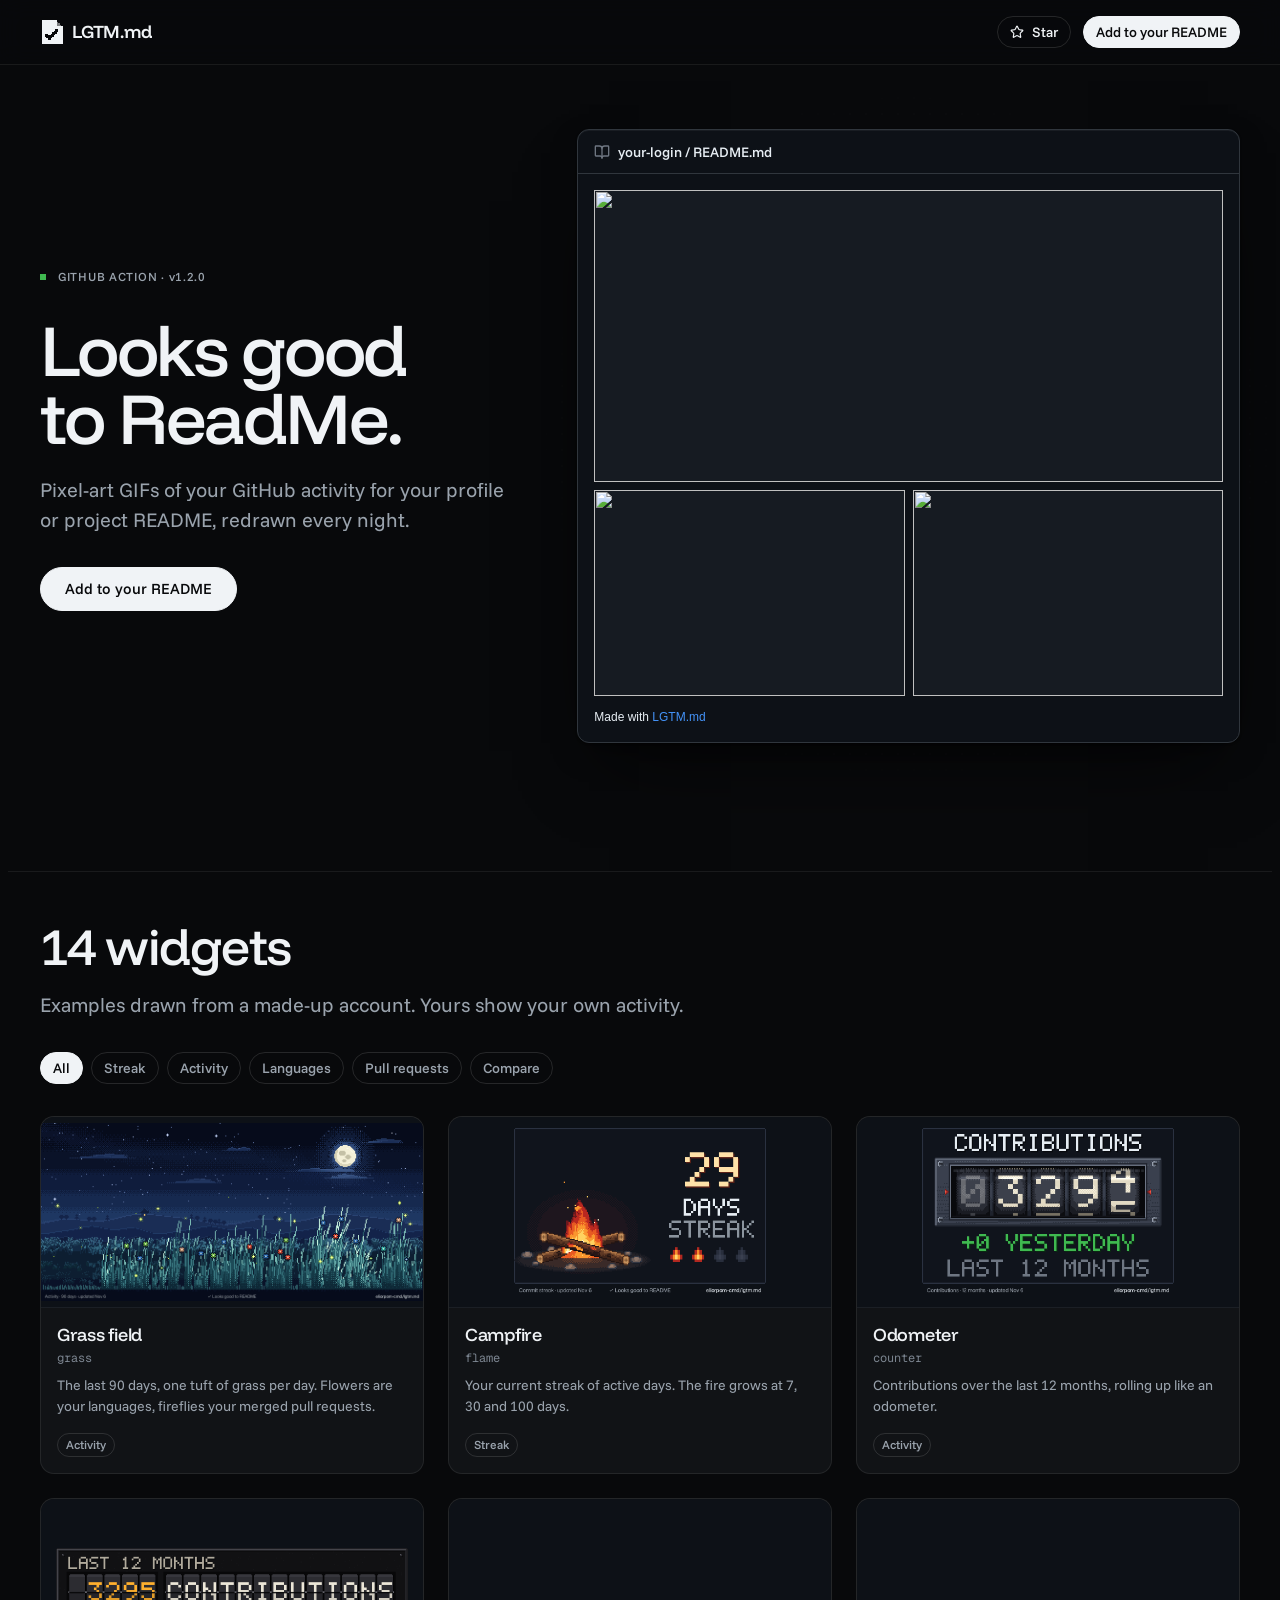
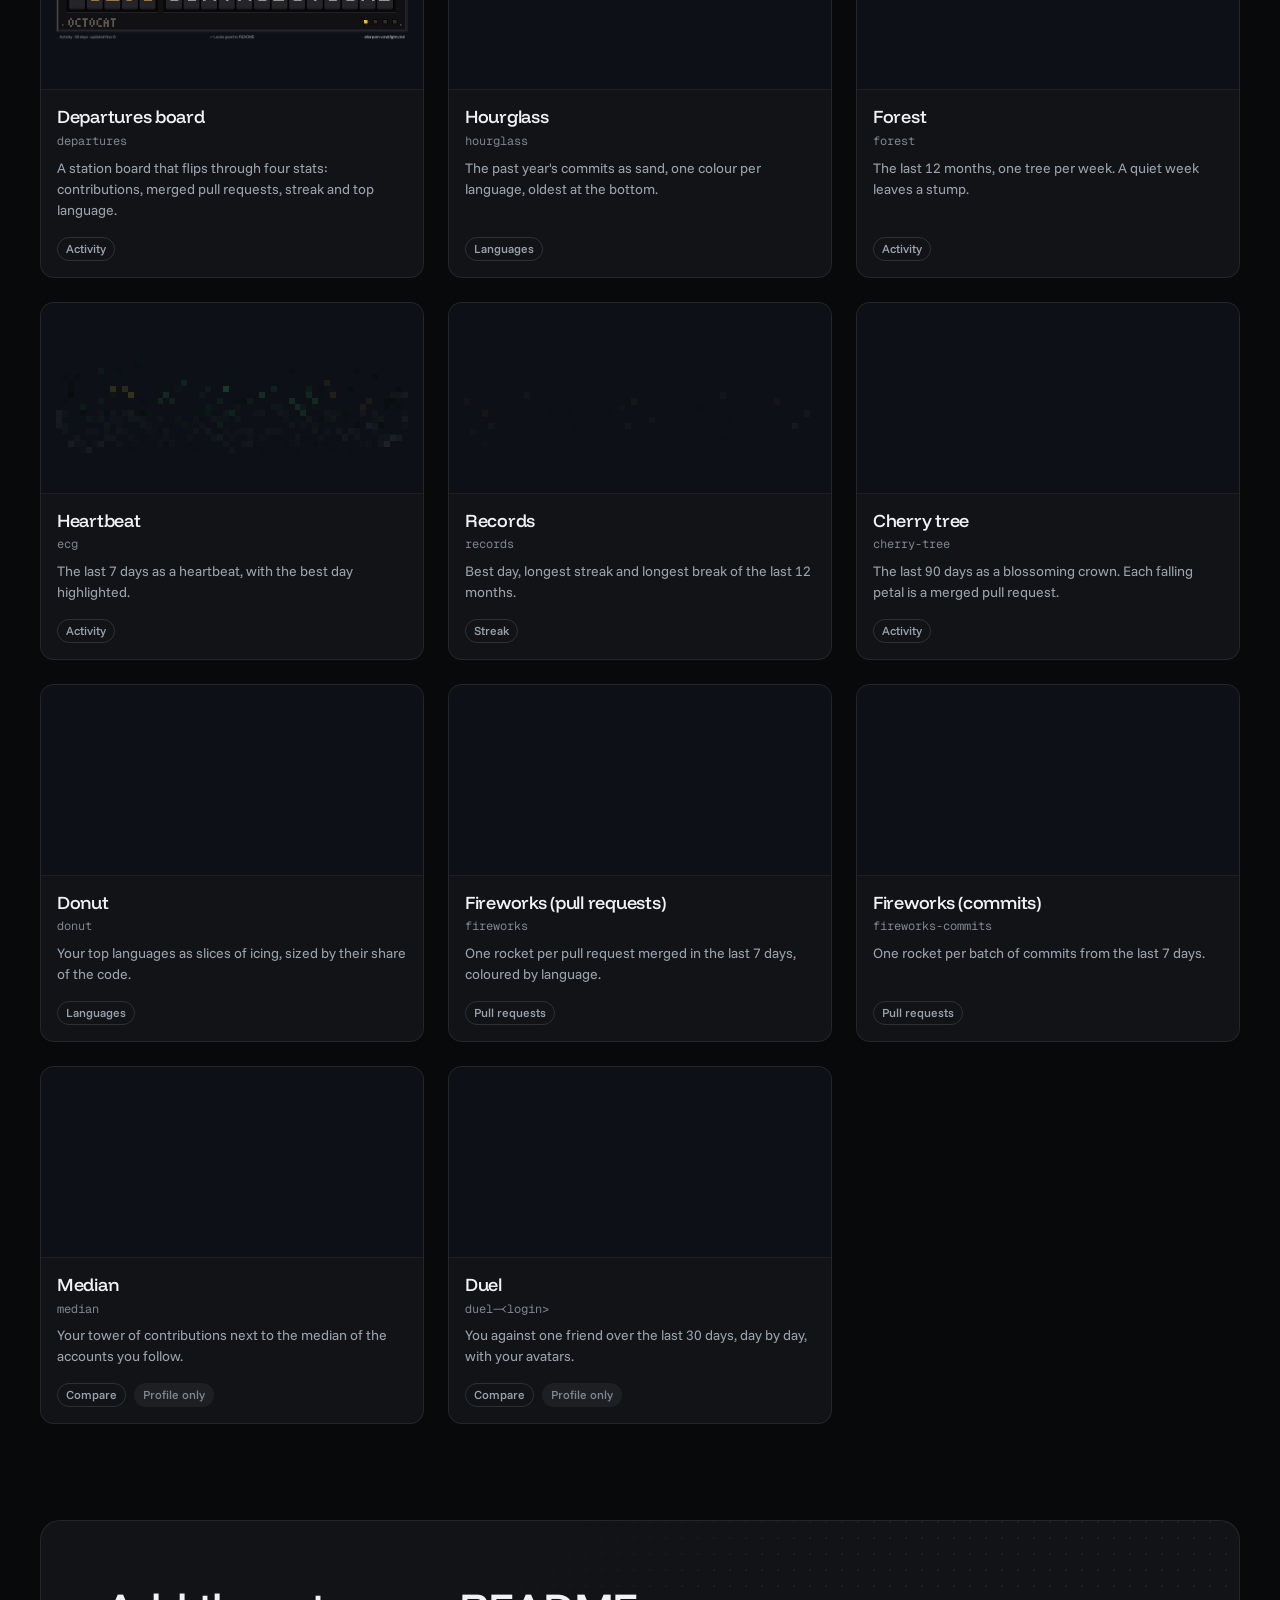
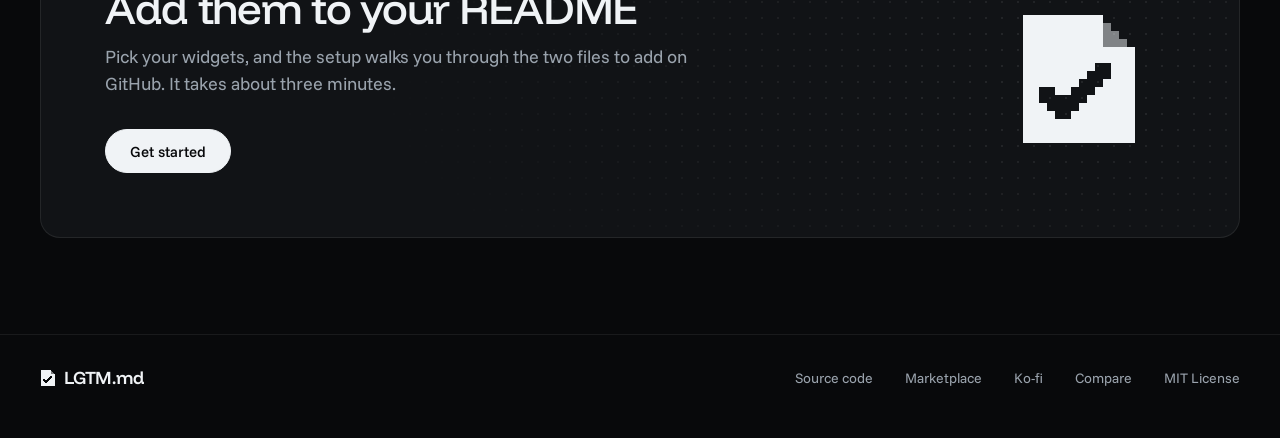
==== commit 3957d1b6: "Configurator: no step scrolls past step 1; step 1 scrolls its tile grid only, README previews scale " ====
--- a/site/index.html
+++ b/site/index.html
@@ -181,10 +181,6 @@
           <p class="hint" id="rival-help">The duel compares your last 30 days with theirs.</p>
           <p class="field-error" id="rival-error" hidden></p>
         </div>
-        <div class="strip" aria-label="Preview of your README">
-          <p class="strip-head" id="strip-path">your-login / README.md</p>
-          <div class="strip-row" id="strip-row"></div>
-        </div>
       </section>
 
       <section class="pane" data-pane="token" aria-labelledby="pane-token" hidden>
@@ -233,28 +229,28 @@
       <section class="pane" data-pane="readme" aria-labelledby="pane-readme" hidden>
         <h3 class="pane-title" id="pane-readme" tabindex="-1">Add the images to your README</h3>
         <p class="pane-help">Copy these lines, open <a class="text-link" id="readme-link" href="#" target="_blank" rel="noopener">your repository</a>, paste them in README.md where the widgets should go, then commit.</p>
-        <div class="gh gh-file">
-          <div class="gh-bar">
-            <span class="gh-name">README.md</span>
-            <button class="copy pill-btn small" data-copy="html" type="button">Copy README</button>
-          </div>
-          <pre class="gh-code" id="html"></pre>
-        </div>
-        <details class="more" id="preview-more">
-          <summary>Show preview</summary>
-          <div class="gh gh-preview gh-theme" data-theme="dark">
-            <div class="md-head">
-              <svg class="icon" viewBox="0 0 24 24" aria-hidden="true"><path d="M12 7v14"/><path d="M3 18a1 1 0 0 1-1-1V4a1 1 0 0 1 1-1h5a4 4 0 0 1 4 4 4 4 0 0 1 4-4h5a1 1 0 0 1 1 1v13a1 1 0 0 1-1 1h-6a3 3 0 0 0-3 3 3 3 0 0 0-3-3z"/></svg>
-              <span id="md-path">your-login / README.md</span>
-              <div class="seg theme-seg" role="group" aria-label="README background">
-                <button type="button" data-theme-set="dark" aria-pressed="true">Dark</button>
-                <button type="button" data-theme-set="light" aria-pressed="false">Light</button>
-              </div>
+        <div class="readme-tools">
+          <div class="seg view-seg" role="group" aria-label="What the box shows">
+            <button type="button" data-view="preview" aria-pressed="true">Preview</button>
+            <button type="button" data-view="code" aria-pressed="false">Code</button>
+          </div>
+          <button class="copy pill-btn" data-copy="html" type="button">Copy README</button>
+        </div>
+        <div class="gh fit-box gh-theme" id="readme-box" data-theme="dark" data-view="preview">
+          <div class="md-head">
+            <svg class="icon" viewBox="0 0 24 24" aria-hidden="true"><path d="M12 7v14"/><path d="M3 18a1 1 0 0 1-1-1V4a1 1 0 0 1 1-1h5a4 4 0 0 1 4 4 4 4 0 0 1 4-4h5a1 1 0 0 1 1 1v13a1 1 0 0 1-1 1h-6a3 3 0 0 0-3 3 3 3 0 0 0-3-3z"/></svg>
+            <span class="md-path" id="md-path">your-login / README.md</span>
+            <div class="seg theme-seg" role="group" aria-label="README background">
+              <button type="button" data-theme-set="dark" aria-pressed="true">Dark</button>
+              <button type="button" data-theme-set="light" aria-pressed="false">Light</button>
             </div>
-            <div class="md-body" id="md-body"></div>
-          </div>
-        </details>
-        <p class="hint">The last line, Made with LGTM.md, is optional.</p>
+          </div>
+          <div class="fit" id="md-fit"><div class="md-body" id="md-body"></div></div>
+          <div class="code-box">
+            <pre class="gh-code" id="html"></pre>
+            <p class="code-more" id="html-more" hidden></p>
+          </div>
+        </div>
       </section>
 
       <section class="pane pane-done" data-pane="check" aria-labelledby="pane-check" hidden>
@@ -266,21 +262,21 @@
           <p class="run-detail" id="run-detail"></p>
         </div>
         <div class="pane-actions">
-          <a class="pill-btn wide" id="result-link" href="#" target="_blank" rel="noopener">Open your GitHub profile ↗</a>
-          <a class="pill-btn ghost wide" id="actions-link" href="#" target="_blank" rel="noopener">Check the Actions run ↗</a>
-        </div>
-        <div class="gh run-readme gh-theme" id="run-readme" data-theme="dark" hidden>
+          <a class="pill-btn" id="result-link" href="#" target="_blank" rel="noopener">Open your GitHub profile ↗</a>
+          <a class="pill-btn ghost" id="actions-link" href="#" target="_blank" rel="noopener"><span>Check the <span class="wide-only">Actions </span>run ↗</span></a>
+        </div>
+        <div class="gh run-readme fit-box gh-theme" id="run-readme" data-theme="dark" hidden>
           <div class="md-head">
             <svg class="icon" viewBox="0 0 24 24" aria-hidden="true"><path d="M12 7v14"/><path d="M3 18a1 1 0 0 1-1-1V4a1 1 0 0 1 1-1h5a4 4 0 0 1 4 4 4 4 0 0 1 4-4h5a1 1 0 0 1 1 1v13a1 1 0 0 1-1 1h-6a3 3 0 0 0-3 3 3 3 0 0 0-3-3z"/></svg>
-            <span id="run-path">your-login / README.md</span>
+            <span class="md-path" id="run-path">your-login / README.md</span>
             <div class="seg theme-seg" role="group" aria-label="README background">
               <button type="button" data-theme-set="dark" aria-pressed="true">Dark</button>
               <button type="button" data-theme-set="light" aria-pressed="false">Light</button>
             </div>
           </div>
-          <div class="md-body" id="run-body"></div>
-        </div>
-        <details class="more">
+          <div class="fit" id="run-fit"><div class="md-body" id="run-body"></div></div>
+        </div>
+        <details class="more more-quiet">
           <summary>If an image stays broken</summary>
           <div class="more-body">
             <ul>
@@ -291,13 +287,13 @@
           </div>
         </details>
         <div class="support">
-          <div class="support-note">
+          <p class="support-note">
             <svg class="heart" viewBox="0 0 9 8" aria-hidden="true" shape-rendering="crispEdges" fill="currentColor"><path d="M1 0h2v1H1zM6 0h2v1H6zM0 1h4v1H0zM5 1h4v1H5zM0 2h9v2H0zM1 4h7v1H1zM2 5h5v1H2zM3 6h3v1H3zM4 7h1v1H4z"/></svg>
-            <p>LGTM.md is free and open source. If it saved you time, you can support it on Ko-fi.</p>
-          </div>
+            LGTM.md is free and open source.
+          </p>
           <div class="support-row">
             <a class="pill-btn small ghost" href="https://ko-fi.com/eliorpom" target="_blank" rel="noopener">Support on Ko-fi ↗</a>
-            <a class="text-link" href="https://github.com/eliorpom-cmd/lgtm.md" target="_blank" rel="noopener">Star it on GitHub</a>
+            <a class="pill-btn small ghost" href="https://github.com/eliorpom-cmd/lgtm.md" target="_blank" rel="noopener">Star on GitHub ↗</a>
           </div>
         </div>
       </section>
--- a/site/style.css
+++ b/site/style.css
@@ -286,10 +286,6 @@
 .repo-note .check { margin: 0; }
 .repo-note .text-link { font-size: 14px; }
 .rival { margin-top: var(--s-8); }
-.strip { margin-top: var(--s-24); border: 1px solid var(--gh-line); border-radius: var(--s-12); background: var(--gh-bg); overflow: hidden; }
-.strip-head { padding: var(--s-8) var(--s-12); border-bottom: 1px solid var(--gh-line); font: 600 13px/1.4 var(--sans); color: var(--gh-text); overflow: hidden; text-overflow: ellipsis; white-space: nowrap; }
-.strip-row { display: flex; gap: var(--s-8); padding: var(--s-12); max-height: 180px; overflow-x: auto; scrollbar-width: thin; }
-.strip-row img { flex: none; width: auto; height: 96px; max-width: none; }
 
 /* Steps 3 to 5 */
 .token-steps { margin: var(--s-24) 0 0; padding-left: var(--s-24); display: grid; gap: var(--s-8); font-size: 15px; }
@@ -436,7 +432,6 @@
   .ln { grid-template-columns: 16px minmax(0, 1fr); column-gap: var(--s-8); padding-right: var(--s-8); }
   .lc { --hang: 2ch; }
   .gh-code { font-size: 12px; }
-  .strip-row img { height: 72px; }
   .facts { grid-template-columns: minmax(0, 1fr); gap: 0; margin-top: var(--s-64); }
   .closing { grid-template-columns: minmax(0, 1fr); gap: var(--s-32); margin-top: var(--s-64); padding: var(--s-32) var(--s-24); }
   .closing-mark { order: -1; width: 64px; height: 64px; margin: 0; }
@@ -451,3 +446,104 @@
 /* Pixel burst on "Copied". */
 .burst { z-index: 40; width: 0; height: 0; pointer-events: none; }
 .burst span { position: absolute; left: 0; top: 0; width: 4px; height: 4px; }
+
+/* Setup without page scroll: every step fills the fixed frame. Step 1 scrolls its tile grid only;
+   steps 2 to 6 fit, with one flexible box (the README) that scales its content to the space left,
+   and "more" panels that open over the step instead of growing it. */
+#setup .cfg-head { padding: 20px var(--s-24) 0 var(--s-32); }
+#setup .cfg-body { display: flex; flex-direction: column; overflow-y: auto; padding: var(--s-24) var(--s-32) var(--s-16); }
+#setup .pane { position: relative; flex: 1 1 auto; min-height: 0; display: flex; flex-direction: column; }
+#setup .pane[hidden] { display: none; }
+#setup .pane > * { flex: none; }
+#setup .pane-title { font-size: clamp(22px, 4.5vw + 6px, 28px); }
+#setup .pane-help { font-size: 15px; }
+#setup .cfg-foot { padding: var(--s-12) var(--s-32) 20px; }
+
+/* Step 1: the tiles scroll under a fixed title and tool row, with a fade at the bottom edge. */
+.pane-tools { margin: var(--s-16) 0 var(--s-12); }
+#setup .pick-layout { flex: 1 1 0; min-height: 0; display: flex; }
+#setup .picks { flex: 1; min-height: 0; overflow-y: auto; overscroll-behavior: contain; align-content: start; margin: -3px; padding: 3px 3px var(--s-32); scrollbar-width: thin; -webkit-mask-image: linear-gradient(#000 calc(100% - 40px), transparent); mask-image: linear-gradient(#000 calc(100% - 40px), transparent); }
+.pick-note { font-size: 13px; }
+
+/* Step 5: Preview or Code in the same box. */
+.readme-tools { display: flex; align-items: center; justify-content: space-between; gap: var(--s-12); margin-top: var(--s-16); }
+.view-seg button { height: 28px; }
+.fit-box { display: flex; flex-direction: column; min-height: 0; }
+#setup .pane > .fit-box { flex: 1 1 0; min-height: 96px; margin-top: var(--s-12); }
+.fit-box .md-head { gap: var(--s-8); }
+.md-path { min-width: 0; overflow: hidden; text-overflow: ellipsis; white-space: nowrap; }
+.fit { flex: 1 1 0; min-height: 0; overflow: hidden; display: flex; justify-content: center; }
+.fit .md-body { flex: none; align-self: flex-start; padding: var(--s-12) var(--s-16); column-gap: 12px; }
+.fit .md-body p { orphans: 1; widows: 1; }
+.fit .md-body p { margin-bottom: var(--s-8); }
+.fit .md-body img { height: auto; }
+.code-box { flex: 1 1 0; min-height: 0; display: none; flex-direction: column; }
+.fit-box[data-view="code"] .code-box { display: flex; }
+.fit-box[data-view="code"] .fit, .fit-box[data-view="code"] .theme-seg { display: none; }
+/* The code keeps GitHub's dark colours whatever the preview background. */
+.gh-theme[data-view="code"] { --gh-bg: #0d1117; --gh-line: #30363d; --gh-text: #e6edf3; --gh-faint: #6e7681; }
+#setup .gh-code { flex: 1 1 0; min-height: 0; max-height: none; overflow: hidden; padding: var(--s-12) 0; }
+.gh-code.is-clipped { -webkit-mask-image: linear-gradient(#000 calc(100% - 48px), transparent); mask-image: linear-gradient(#000 calc(100% - 48px), transparent); }
+.code-more { flex: none; padding: var(--s-8) var(--s-16); border-top: 1px solid var(--gh-line); text-align: center; font: 400 13px/1.4 var(--sans); color: var(--gh-faint); }
+
+/* "More" panels open over their step, sized to it. */
+#setup .pane .more[open] { position: absolute; inset: 0; z-index: 3; margin: 0; max-width: none; display: flex; flex-direction: column; background: var(--panel); text-align: left; animation: more-in 160ms var(--ease); }
+@keyframes more-in { from { opacity: 0; transform: translateY(6px); } }
+#setup .pane .more[open] > :not(summary) { flex: 1 1 0; min-height: 0; overflow: hidden; }
+#setup .more[open] .gh { position: absolute; top: 49px; left: var(--s-12); right: var(--s-12); bottom: var(--s-12); margin: 0; display: flex; flex-direction: column; }
+#setup .more[open] .gh-file .code-box { display: flex; }
+
+/* Step 6: actions side by side, the real GIFs in a box that scales them, a one-line support row. */
+#setup .pane-done { text-align: center; }
+#setup .done-mark { width: 40px; height: 40px; margin: 0 auto var(--s-12); }
+#setup .done-mark .mark { width: 40px; height: 40px; }
+#setup .run { margin-top: var(--s-16); }
+/* Once done, the title says it: the pill leaves the layout, the live region still reads it. */
+#setup .run[data-state="done"] { position: absolute; width: 1px; height: 1px; overflow: hidden; clip-path: inset(50%); margin: 0; }
+#setup .pane-done > .pane-help { max-width: 62ch; }
+#setup .pane-actions .pill-btn > span { white-space: nowrap; }
+#setup .run-detail[hidden] { display: none; }
+#setup .pane-actions { display: flex; justify-content: center; gap: var(--s-12); max-width: none; margin: var(--s-16) auto 0; }
+#setup .run-readme { margin-top: var(--s-16); }
+#setup .pane > .run-readme:not([hidden]) { flex: 1 1 0; min-height: 96px; }
+#setup .pane > .run-readme[hidden] { display: none; }
+.run-readme .fit .md-body { padding: var(--s-12) var(--s-16); }
+#setup .pane-done .more { margin: var(--s-12) auto 0; }
+.more-quiet { border: 0; }
+.more-quiet summary { padding: var(--s-4) var(--s-8); font-size: 14px; color: var(--muted); text-decoration: underline; text-decoration-color: var(--line-2); text-underline-offset: 4px; }
+.more-quiet summary::after { content: none; }
+#setup .more-quiet[open] { border: 1px solid var(--line-2); border-radius: var(--s-12); }
+#setup .more-quiet[open] summary { padding: var(--s-12) var(--s-16); font-size: 15px; color: var(--text); text-decoration: none; }
+#setup .more-quiet[open] summary::after { content: "−"; margin-left: auto; font: 400 16px/1 var(--mono); color: var(--faint); }
+#setup .support { display: flex; flex-wrap: wrap; align-items: center; justify-content: center; gap: var(--s-8) var(--s-16); margin-top: auto; padding-top: var(--s-16); border-top: 1px solid var(--line); }
+#setup .pane > .support { margin-top: auto; }
+#setup .pane-done > :nth-last-child(2) { margin-bottom: var(--s-16); }
+.support-note { display: inline-flex; align-items: center; gap: var(--s-8); margin: 0; font-size: 14px; color: var(--faint); }
+.support-row { gap: var(--s-8); }
+
+@media (max-width: 640px) {
+  #setup .cfg-head { padding: var(--s-12) var(--s-16) 0; gap: var(--s-8) var(--s-12); }
+  #setup .cfg-body { padding: var(--s-16) var(--s-16) var(--s-12); }
+  #setup .cfg-foot { padding: var(--s-8) var(--s-16) max(var(--s-12), env(safe-area-inset-bottom)); gap: var(--s-4); }
+  #setup .pane-help { font-size: 14px; margin-top: var(--s-4); }
+  #setup .pane-help + .pill-btn, #setup .pane-help + .field { margin-top: var(--s-16); }
+  #setup .pane > .pill-btn.wide { margin-top: var(--s-16); }
+  #setup .field { margin-top: var(--s-12); }
+  .token-steps { margin-top: var(--s-16); font-size: 14px; }
+  #setup .more { margin-top: var(--s-16); }
+  .wide-only { display: none; }
+  #setup .pane-actions .pill-btn { flex: 1; padding: 0 var(--s-12); }
+  #setup .done-mark, #setup .done-mark .mark { width: 32px; height: 32px; }
+  #setup .done-mark { margin-bottom: var(--s-8); }
+  #setup .run { margin-top: var(--s-12); }
+  #setup .pane-actions, #setup .run-readme { margin-top: var(--s-12); }
+  .run-detail { font-size: 13px; }
+}
+@media (max-width: 380px) { .picked-count { display: none; } }
+/* A friend's login error takes the place of the duel hint. */
+.rival:has(#rival-error:not([hidden])) #rival-help { display: none; }
+@media (max-width: 380px) {
+  /* Logo, Star with its count and the main button fit a 360 px screen. */
+  .nav nav { gap: var(--s-8); }
+  .nav .pill-btn.small { padding: 0 var(--s-8); }
+}
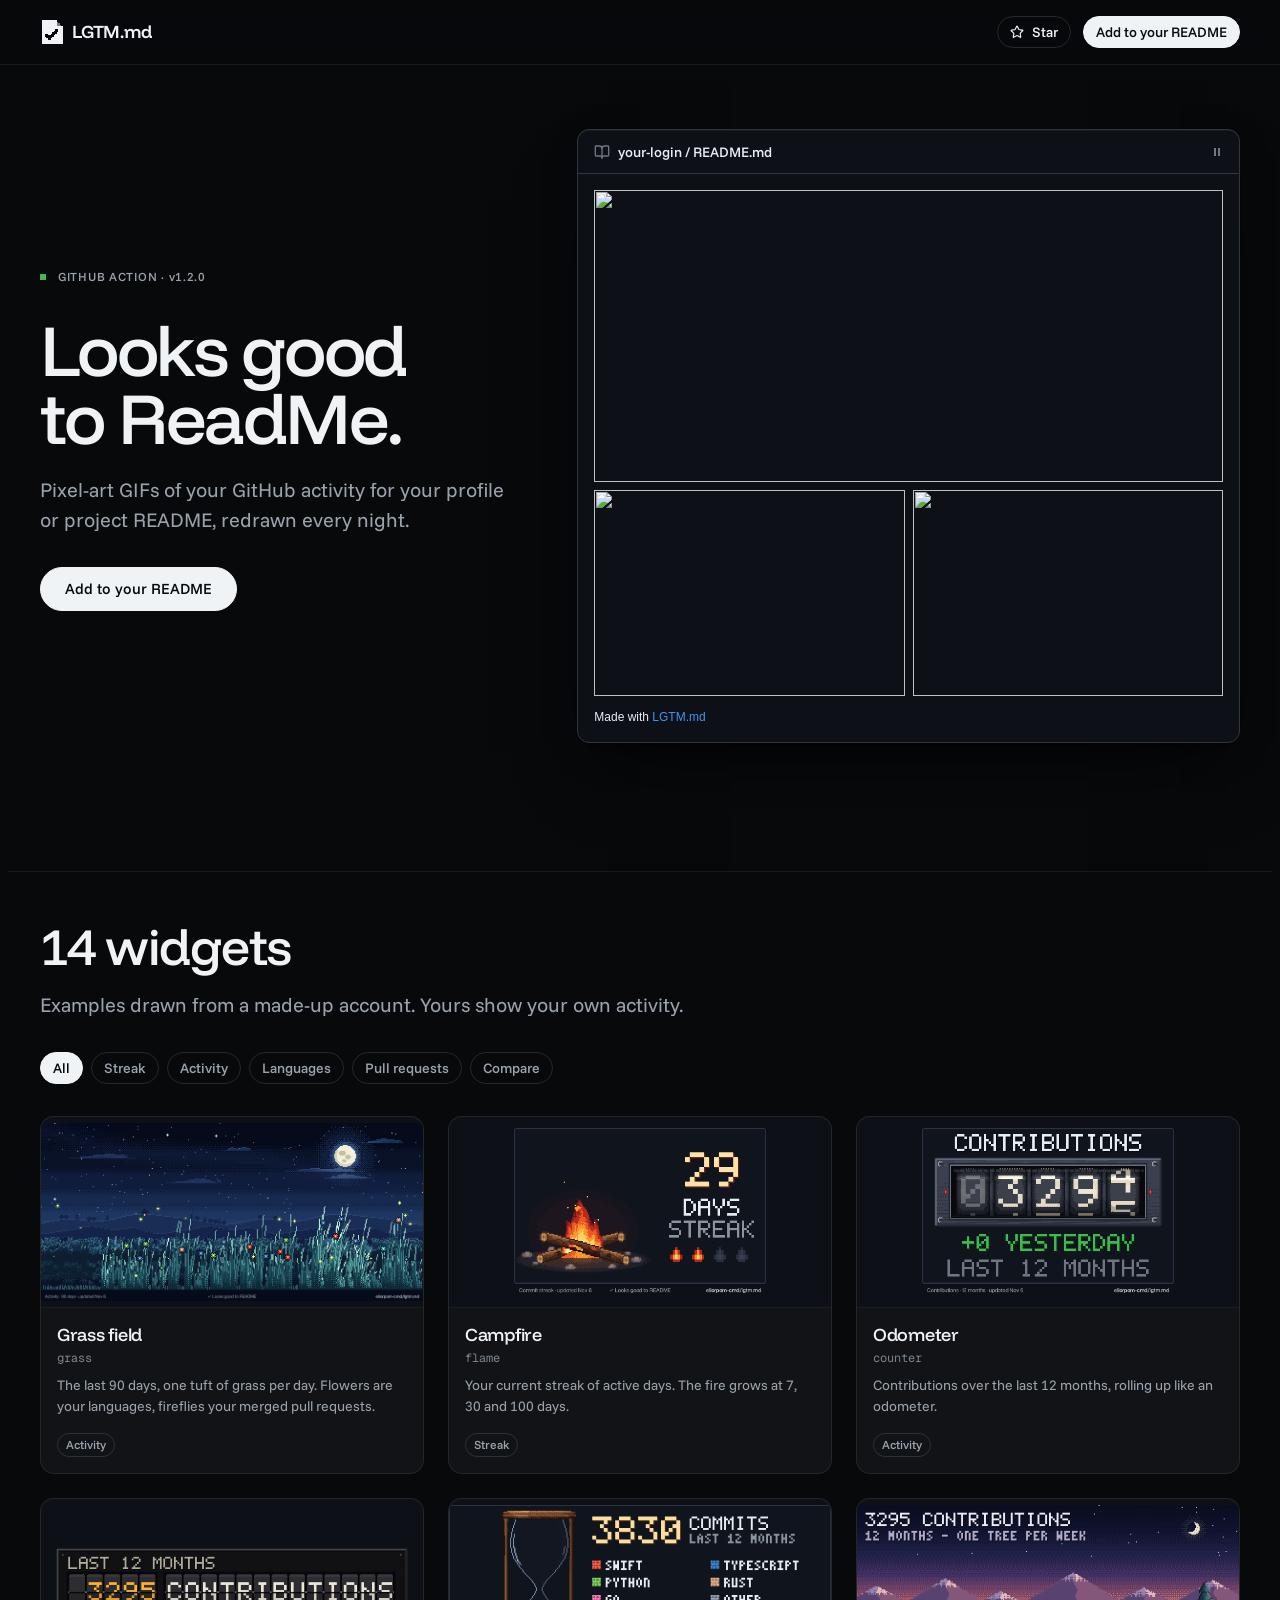
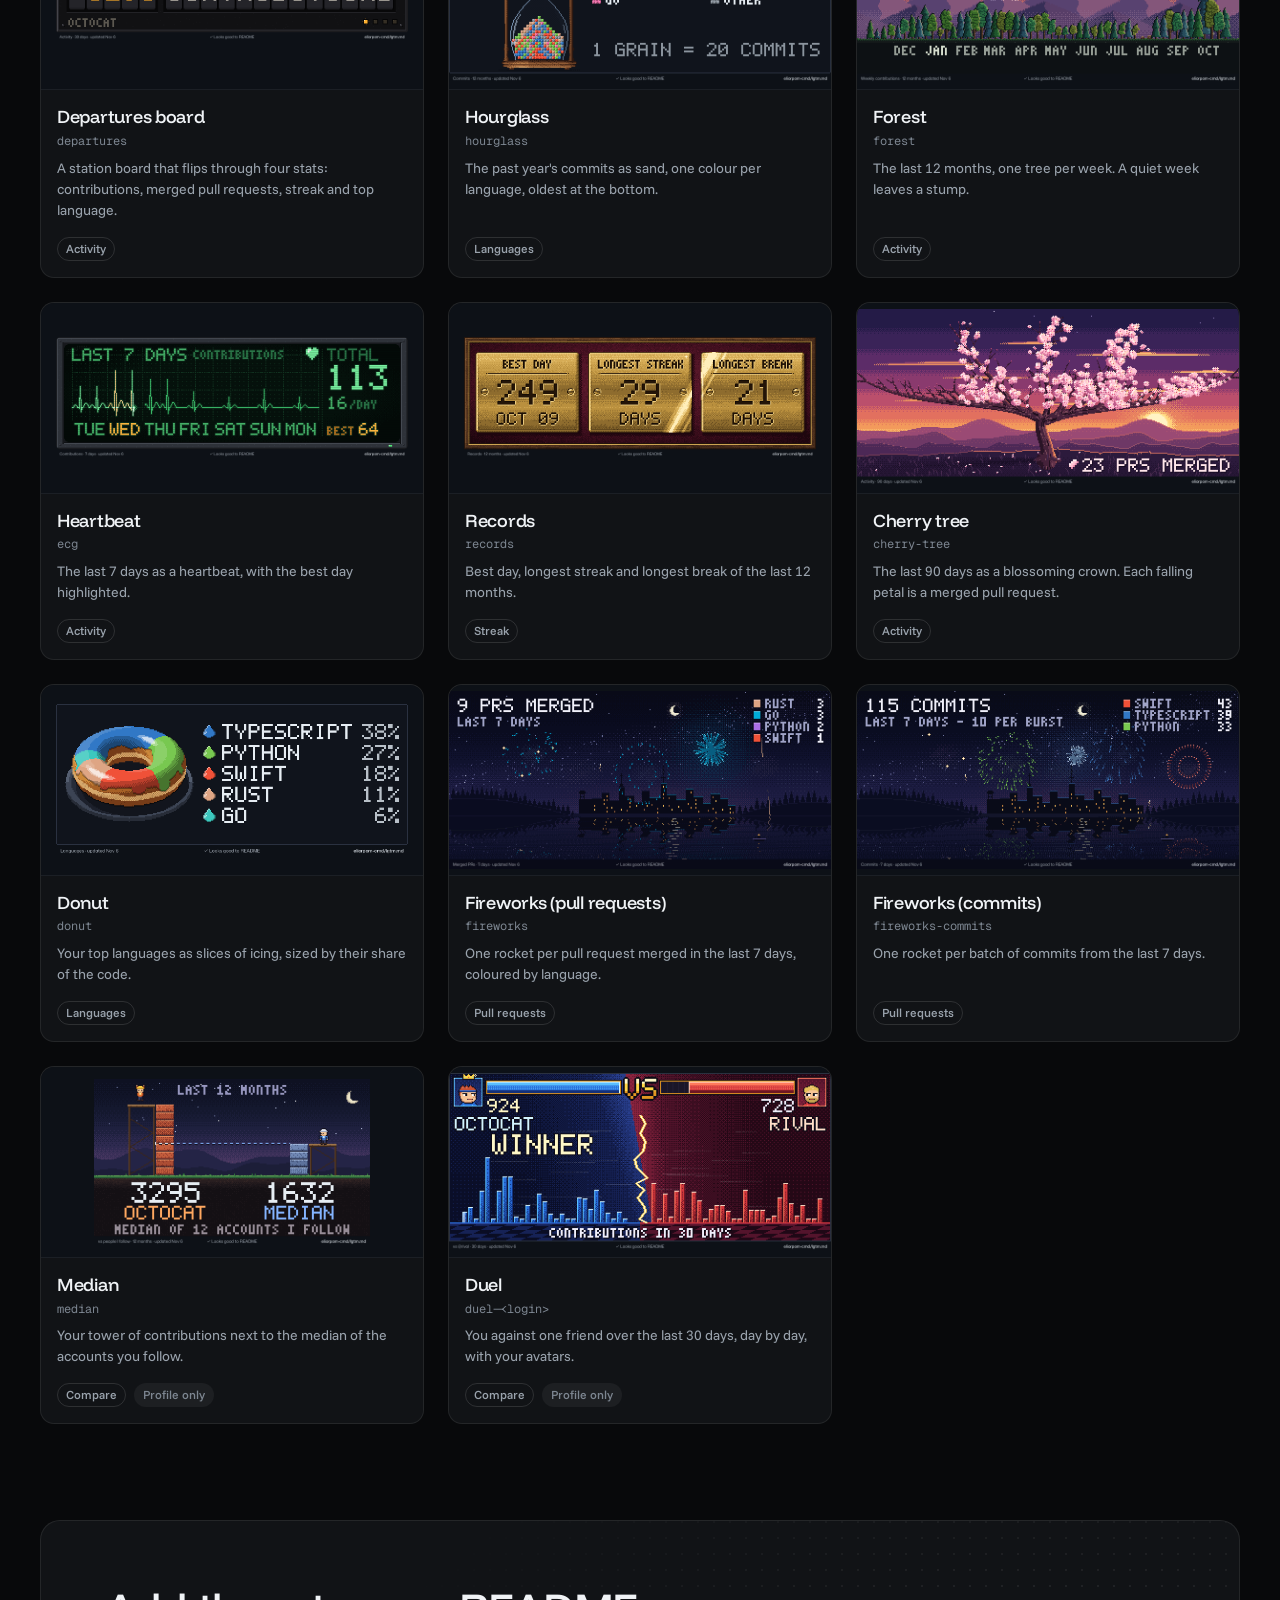
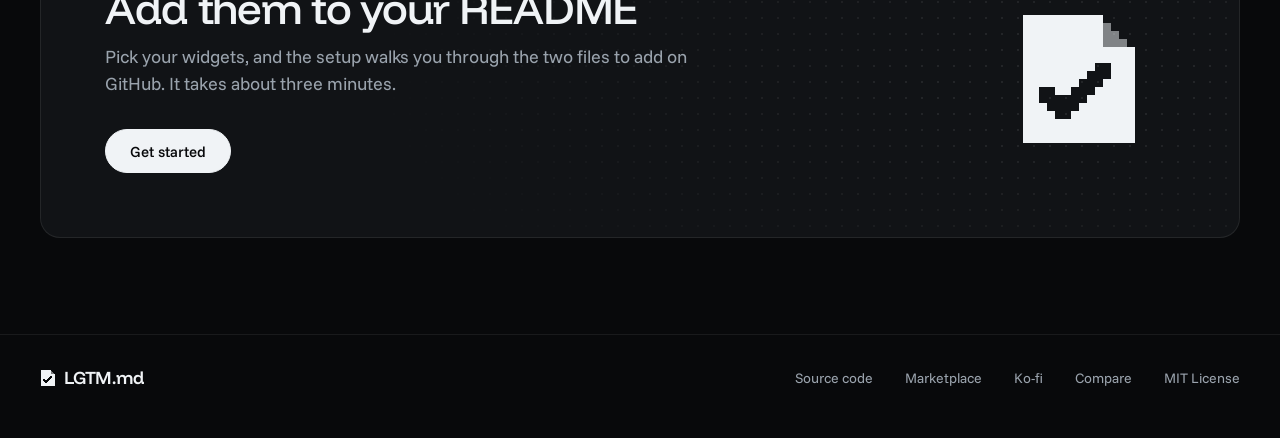
==== commit 77654eab: "Site: hero README shows a new set of widgets every 4.5 s, rebuilt from pixels; pause button, pauses " ====
--- a/site/index.html
+++ b/site/index.html
@@ -78,17 +78,19 @@
         </div>
       </div>
     </div>
-    <figure class="hero-art" role="img" aria-label="A GitHub README with three LGTM.md widgets: a grass field, a campfire and an odometer">
+    <figure class="hero-art" role="img" aria-label="A GitHub README with LGTM.md widgets that change every few seconds: a grass field, a campfire, an odometer, a forest, fireworks and more">
       <div class="readme">
         <div class="md-head">
           <svg class="icon" viewBox="0 0 24 24" aria-hidden="true"><path d="M12 7v14"/><path d="M3 18a1 1 0 0 1-1-1V4a1 1 0 0 1 1-1h5a4 4 0 0 1 4 4 4 4 0 0 1 4-4h5a1 1 0 0 1 1 1v13a1 1 0 0 1-1 1h-6a3 3 0 0 0-3 3 3 3 0 0 0-3-3z"/></svg>
           <span>your-login / README.md</span>
+          <button class="hero-pause" type="button" aria-label="Pause the widgets" aria-pressed="false" hidden><svg viewBox="0 0 16 16" aria-hidden="true" shape-rendering="crispEdges"><path class="i-pause" d="M4 3h3v10H4zM9 3h3v10H9z"/><path class="i-play" d="M5 3h2v10H5zM7 4h2v8H7zM9 5h2v6H9zM11 7h1v2h-1z"/></svg></button>
         </div>
         <div class="readme-body">
           <div class="slot" style="aspect-ratio: 1600 / 744" data-still="hero/grass.png"><img src="widgets/grass.gif" alt="" width="1600" height="744" fetchpriority="high"></div>
           <div class="slot-row">
             <div class="slot" style="aspect-ratio: 832 / 552" data-still="hero/flame.png"><img src="widgets/flame.gif" alt="" width="832" height="552"></div>
             <div class="slot" style="aspect-ratio: 832 / 552" data-still="hero/counter.png"><img src="widgets/counter.gif" alt="" width="832" height="552"></div>
+            <div class="slot slot-full" hidden><img alt="" width="1600" height="552"></div>
           </div>
           <p class="readme-sub">Made with <span>LGTM.md</span></p>
         </div>
--- a/site/style.css
+++ b/site/style.css
@@ -53,7 +53,8 @@
 
 /* Buttons: one shape (pill), two sizes (44 / 32), two styles (solid / ghost). */
 .pill-btn { display: inline-flex; align-items: center; justify-content: center; gap: var(--s-8); height: 44px; padding: 0 var(--s-24); border: 1px solid var(--text); border-radius: 999px; background: var(--text); color: var(--bg); font: 500 15px/1 var(--sans); text-decoration: none; white-space: nowrap; cursor: pointer; transition: background-color 180ms ease, border-color 180ms ease, color 180ms ease, opacity 180ms ease, transform 160ms var(--ease); }
-.pill-btn:hover { opacity: 0.88; }
+/* No dimming on hover: the pixel spotlight (app.js) is the hover state. */
+.pill-btn:hover { opacity: 1; }
 .pill-btn.small { height: 32px; padding: 0 var(--s-12); font-size: 14px; }
 .pill-btn.ghost { background: transparent; border-color: var(--line-2); color: var(--text); }
 .pill-btn.ghost:hover { opacity: 1; border-color: var(--faint); }
@@ -92,8 +93,6 @@
 .card-hit { all: unset; cursor: pointer; }
 .card-hit::after { content: ""; position: absolute; inset: 0; z-index: 2; border-radius: 14px; }
 .card:has(.card-hit:focus-visible) { outline: 2px solid var(--text); outline-offset: 3px; }
-.card-fx { position: absolute; inset: 0; width: 100%; height: 100%; pointer-events: none; }
-.card.is-assembling .card-media img { opacity: 0; }
 .card-body { display: flex; flex-direction: column; flex: 1; padding: var(--s-16) var(--s-16) var(--s-16); }
 .card-name { font: 500 18px/1.25 var(--display); letter-spacing: -0.015em; }
 .card-id { margin-top: var(--s-4); font: 400 12px/1.4 var(--mono); color: var(--faint); }
@@ -107,7 +106,8 @@
 .seg button:hover { color: var(--text); }
 .seg button[aria-pressed="true"] { background: var(--text); color: var(--bg); }
 .field { display: grid; gap: var(--s-8); margin-top: var(--s-16); font-size: 14px; }
-.field input { width: 100%; max-width: 340px; height: 44px; padding: 0 var(--s-16); background: var(--panel); border: 1px solid var(--line-2); border-radius: 999px; font: 400 15px/1 var(--sans); color: var(--text); transition: border-color 180ms ease; }
+/* 16 px: below that, iOS Safari zooms the page when the field gets the focus. */
+.field input { width: 100%; max-width: 340px; height: 44px; padding: 0 var(--s-16); background: var(--panel); border: 1px solid var(--line-2); border-radius: 999px; font: 400 16px/1 var(--sans); color: var(--text); transition: border-color 180ms ease; }
 .field input::placeholder { color: var(--faint); }
 .field input:hover, .field input:focus { border-color: var(--faint); outline: none; }
 .field input[aria-invalid="true"] { border-color: var(--red); }
@@ -188,8 +188,19 @@
 .readme .md-head { height: 44px; font-weight: 500; }
 .readme-body { display: grid; gap: var(--s-8); padding: var(--s-16); }
 .slot-row { display: grid; grid-template-columns: 1fr 1fr; gap: var(--s-8); }
-.slot { position: relative; background: #161b22; }
-.slot img { position: absolute; inset: 0; width: 100%; height: 100%; transition: opacity 220ms ease; }
+.slot { position: relative; background: var(--gh-bg); }
+/* Contained, on the widgets' own background: a widget of another shape shows no bars. */
+.slot img { position: absolute; inset: 0; width: 100%; height: 100%; object-fit: contain; transition: opacity 220ms ease; }
+/* The second row holds two small widgets, or one wide one over both (same height). */
+.slot-row { position: relative; }
+.slot-full { position: absolute; inset: 0; }
+.slot.is-off { visibility: hidden; }
+.hero-art.is-cycling .hero-fx { display: block; }
+.hero-pause { display: grid; place-items: center; width: 28px; height: 28px; margin-left: auto; margin-right: calc(var(--s-8) * -1); padding: 0; border: 0; border-radius: 6px; background: transparent; color: var(--gh-faint); cursor: pointer; transition: color 160ms ease, background-color 160ms ease; }
+.hero-pause:hover { color: var(--gh-text); background: rgba(255, 255, 255, 0.06); }
+.hero-pause svg { width: 12px; height: 12px; fill: currentColor; }
+.hero-pause .i-play, .hero-pause[aria-pressed="true"] .i-pause { display: none; }
+.hero-pause[aria-pressed="true"] .i-play { display: inline; }
 .hero-intro .slot img { opacity: 0; }
 .slot.is-live img { opacity: 1; }
 .readme-sub { margin-top: var(--s-4); font: 400 12px/1.5 -apple-system, BlinkMacSystemFont, "Segoe UI", "Noto Sans", Helvetica, Arial, sans-serif; color: var(--gh-text); }
@@ -427,7 +438,11 @@
   .picks { grid-template-columns: repeat(2, minmax(0, 1fr)); gap: var(--s-8); }
   /* On phones the README sits above the thumbnails as one row. */
   .pick-layout { grid-template-columns: minmax(0, 1fr); gap: var(--s-12); }
-  .picked-count { margin-left: 0; }
+  /* One line on phones: the mode switch on the left, Select all on the right. The count would
+     push Select all to a second line, and the tiles already show what is selected. */
+  .pane-tools { flex-wrap: nowrap; }
+  .picked-count { display: none; }
+  #pick-all { margin-left: auto; flex: none; }
   /* Narrower numbers and a two-column hang leave room for a whole URL on one line. */
   .ln { grid-template-columns: 16px minmax(0, 1fr); column-gap: var(--s-8); padding-right: var(--s-8); }
   .lc { --hang: 2ch; }
@@ -444,8 +459,7 @@
 @media (prefers-reduced-motion: reduce) { * { transition: none !important; animation: none !important; scroll-behavior: auto !important; } }
 
 /* Pixel burst on "Copied". */
-.burst { z-index: 40; width: 0; height: 0; pointer-events: none; }
-.burst span { position: absolute; left: 0; top: 0; width: 4px; height: 4px; }
+.btn-fx { z-index: 40; pointer-events: none; }
 
 /* Setup without page scroll: every step fills the fixed frame. Step 1 scrolls its tile grid only;
    steps 2 to 6 fit, with one flexible box (the README) that scales its content to the space left,
@@ -539,7 +553,6 @@
   #setup .pane-actions, #setup .run-readme { margin-top: var(--s-12); }
   .run-detail { font-size: 13px; }
 }
-@media (max-width: 380px) { .picked-count { display: none; } }
 /* A friend's login error takes the place of the duel hint. */
 .rival:has(#rival-error:not([hidden])) #rival-help { display: none; }
 @media (max-width: 380px) {
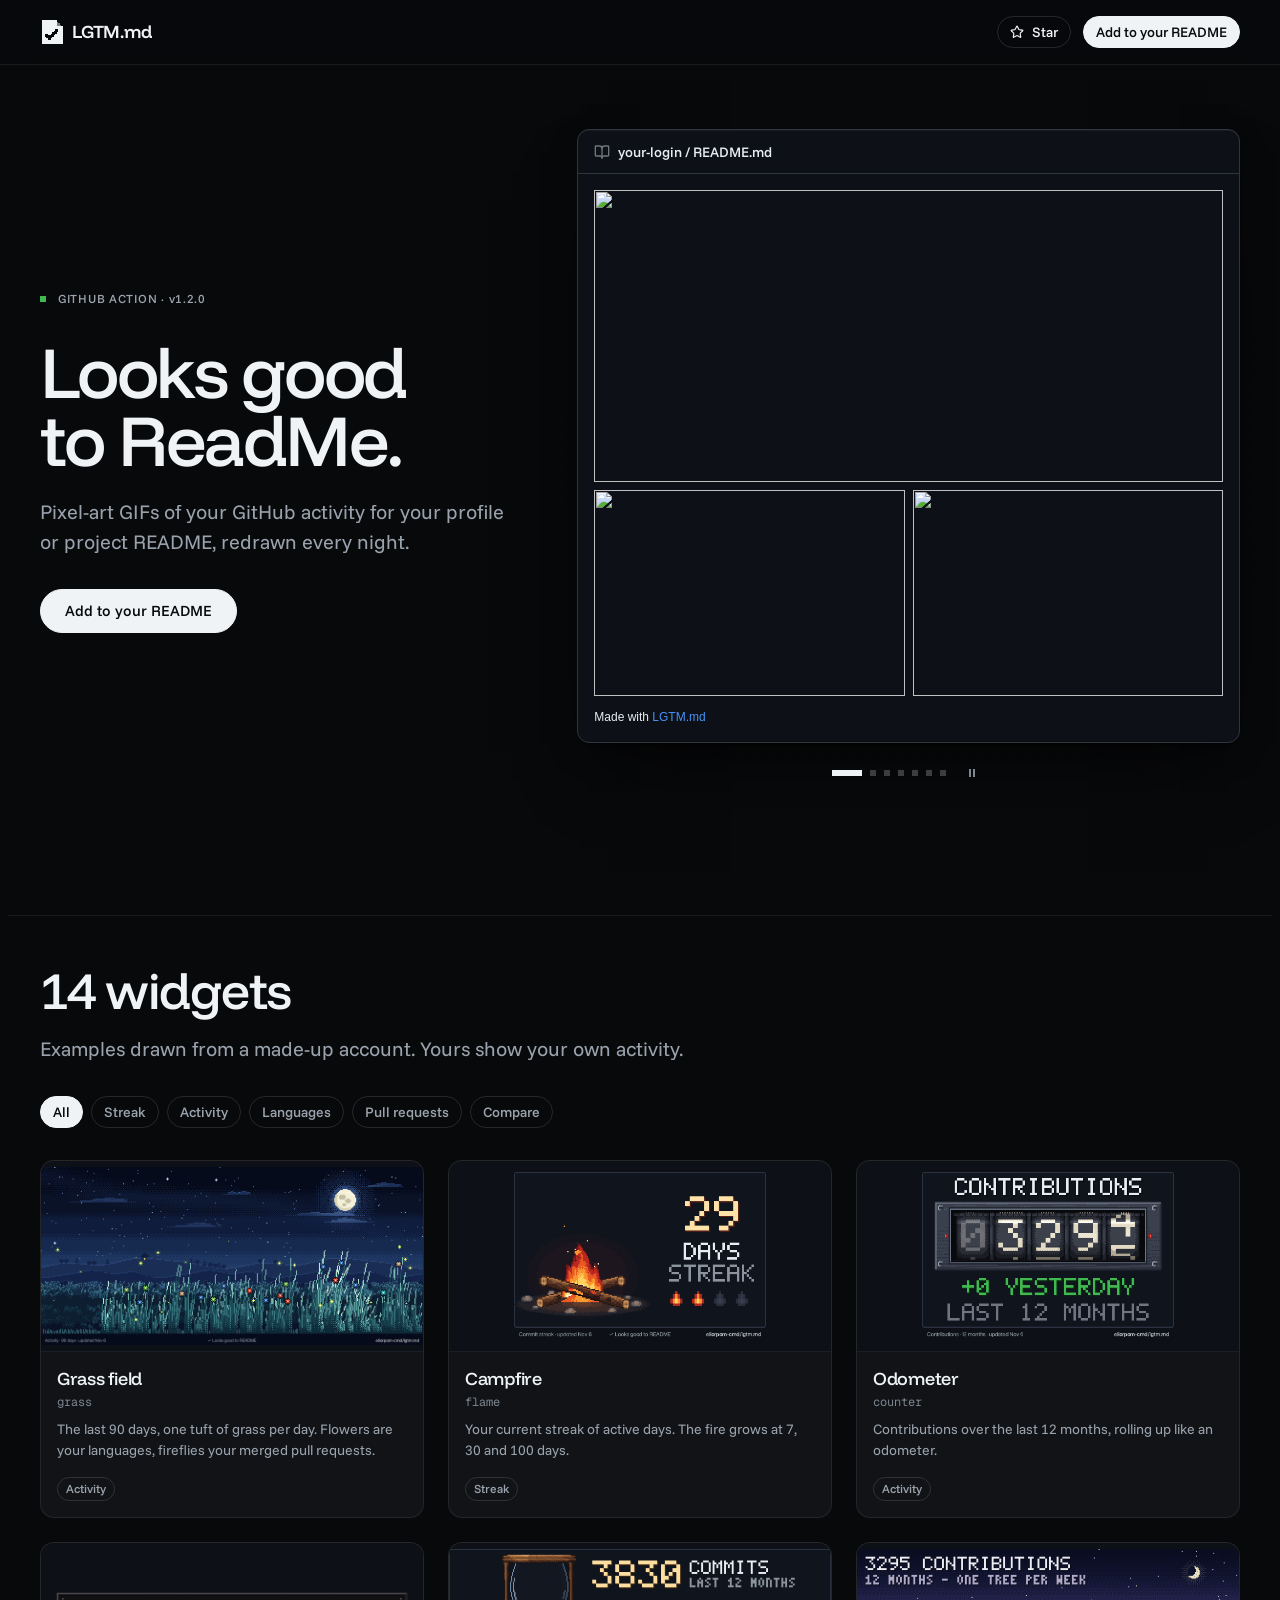
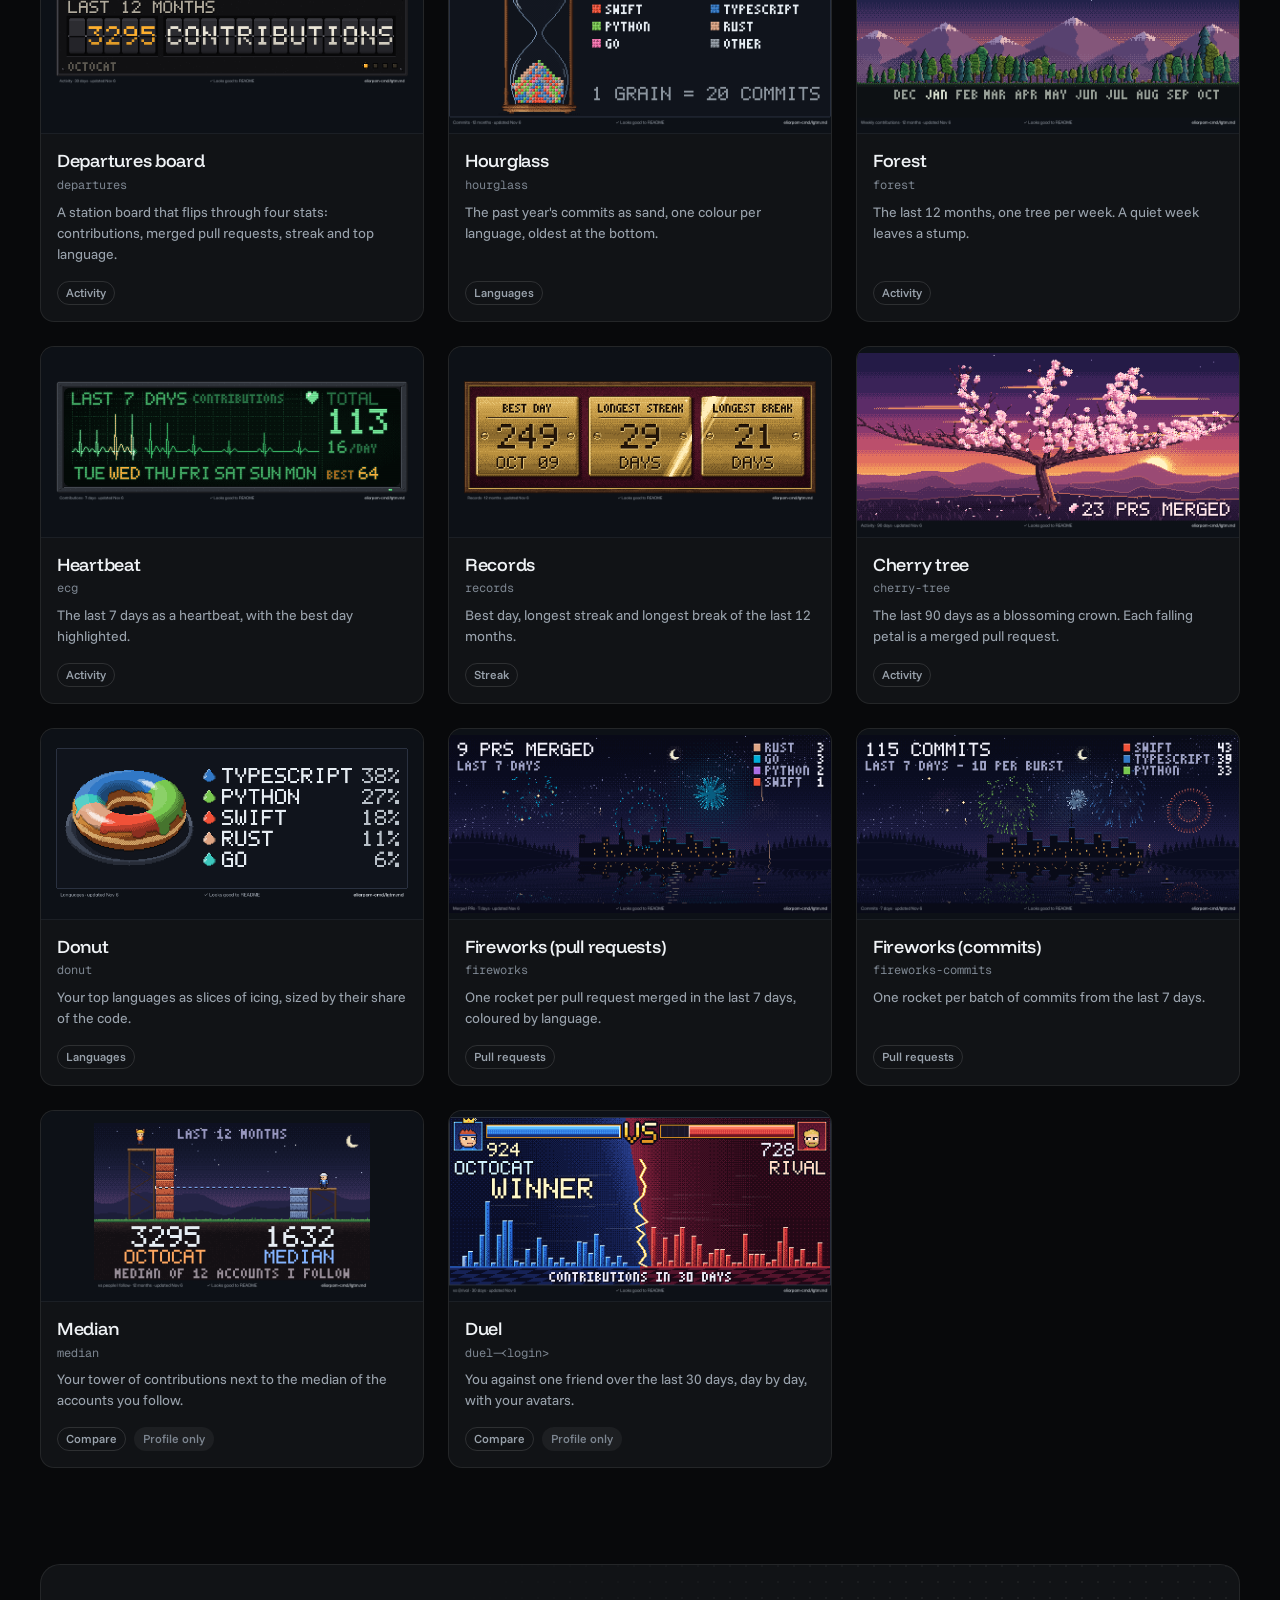
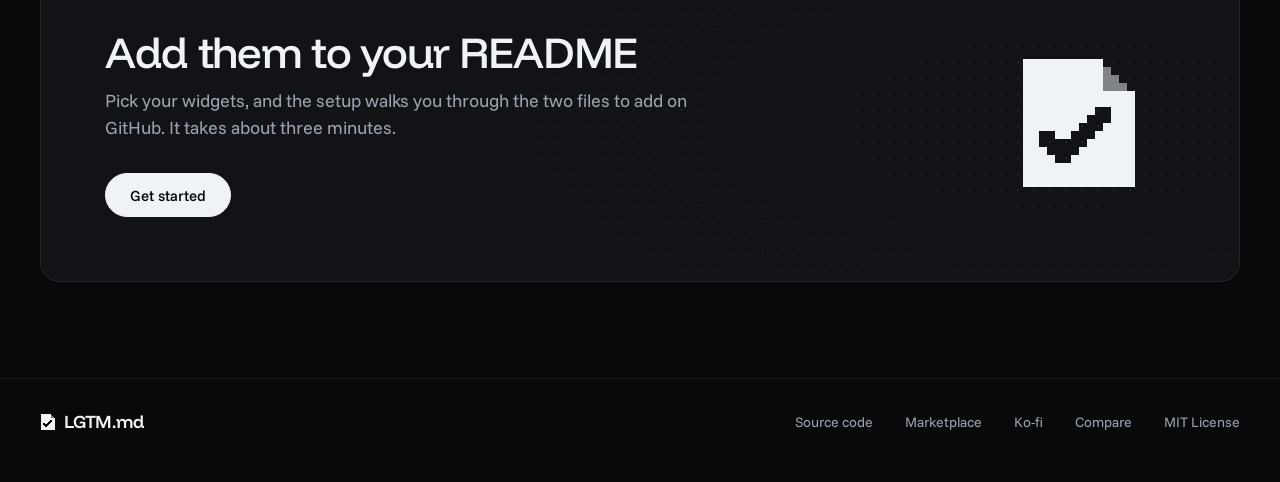
==== commit dfe3b9ae: "Site: hero sets last 4 s, with pixel dots under the card (current set fills until the next, click to" ====
--- a/site/index.html
+++ b/site/index.html
@@ -78,12 +78,11 @@
         </div>
       </div>
     </div>
-    <figure class="hero-art" role="img" aria-label="A GitHub README with LGTM.md widgets that change every few seconds: a grass field, a campfire, an odometer, a forest, fireworks and more">
-      <div class="readme">
+    <figure class="hero-art">
+      <div class="readme" role="img" aria-label="A GitHub README with LGTM.md widgets that change every few seconds: a grass field, a campfire, an odometer, a forest, fireworks and more">
         <div class="md-head">
           <svg class="icon" viewBox="0 0 24 24" aria-hidden="true"><path d="M12 7v14"/><path d="M3 18a1 1 0 0 1-1-1V4a1 1 0 0 1 1-1h5a4 4 0 0 1 4 4 4 4 0 0 1 4-4h5a1 1 0 0 1 1 1v13a1 1 0 0 1-1 1h-6a3 3 0 0 0-3 3 3 3 0 0 0-3-3z"/></svg>
           <span>your-login / README.md</span>
-          <button class="hero-pause" type="button" aria-label="Pause the widgets" aria-pressed="false" hidden><svg viewBox="0 0 16 16" aria-hidden="true" shape-rendering="crispEdges"><path class="i-pause" d="M4 3h3v10H4zM9 3h3v10H9z"/><path class="i-play" d="M5 3h2v10H5zM7 4h2v8H7zM9 5h2v6H9zM11 7h1v2h-1z"/></svg></button>
         </div>
         <div class="readme-body">
           <div class="slot" style="aspect-ratio: 1600 / 744" data-still="hero/grass.png"><img src="widgets/grass.gif" alt="" width="1600" height="744" fetchpriority="high"></div>
@@ -94,6 +93,10 @@
           </div>
           <p class="readme-sub">Made with <span>LGTM.md</span></p>
         </div>
+      </div>
+      <div class="hero-dots" role="group" aria-label="Widget sets" hidden>
+        <div class="hero-dot-list"></div>
+        <button class="hero-pause" type="button" aria-label="Pause the widgets" aria-pressed="false"><svg viewBox="0 0 16 16" aria-hidden="true" shape-rendering="crispEdges"><path class="i-pause" d="M4 3h3v10H4zM9 3h3v10H9z"/><path class="i-play" d="M5 3h2v10H5zM7 4h2v8H7zM9 5h2v6H9zM11 7h1v2h-1z"/></svg></button>
       </div>
       <canvas class="hero-fx" aria-hidden="true"></canvas>
     </figure>
--- a/site/style.css
+++ b/site/style.css
@@ -196,7 +196,19 @@
 .slot-full { position: absolute; inset: 0; }
 .slot.is-off { visibility: hidden; }
 .hero-art.is-cycling .hero-fx { display: block; }
-.hero-pause { display: grid; place-items: center; width: 28px; height: 28px; margin-left: auto; margin-right: calc(var(--s-8) * -1); padding: 0; border: 0; border-radius: 6px; background: transparent; color: var(--gh-faint); cursor: pointer; transition: color 160ms ease, background-color 160ms ease; }
+.hero-dots { display: flex; justify-content: center; align-items: center; gap: var(--s-12); margin-top: var(--s-16); }
+.hero-dots[hidden] { display: none; }
+.hero-dot-list { display: flex; align-items: center; gap: var(--s-8); }
+/* Square pixels; the current set is a bar that fills step by step until the next one. */
+.hero-dot { position: relative; width: 6px; height: 6px; padding: 0; border: 0; border-radius: 0; background: rgba(255, 255, 255, 0.22); cursor: pointer; transition: width 200ms var(--ease), background-color 160ms ease; }
+.hero-dot::before { content: ""; position: absolute; inset: -9px -4px; }
+.hero-dot:hover { background: rgba(255, 255, 255, 0.45); }
+.hero-dot.is-on { width: 30px; background: rgba(255, 255, 255, 0.22); }
+.hero-dot.is-on::after { content: ""; position: absolute; inset: 0; background: var(--text); transform-origin: left; transform: scaleX(0); }
+.hero-dot.is-on.is-running::after { animation: dot-fill var(--hero-every, 4000ms) steps(15, end) forwards; }
+.hero-dots.is-paused .hero-dot::after { animation-play-state: paused; }
+@keyframes dot-fill { to { transform: scaleX(1); } }
+.hero-pause { display: grid; place-items: center; width: 28px; height: 28px; padding: 0; border: 0; border-radius: 6px; background: transparent; color: var(--faint); cursor: pointer; transition: color 160ms ease, background-color 160ms ease; }
 .hero-pause:hover { color: var(--gh-text); background: rgba(255, 255, 255, 0.06); }
 .hero-pause svg { width: 12px; height: 12px; fill: currentColor; }
 .hero-pause .i-play, .hero-pause[aria-pressed="true"] .i-pause { display: none; }
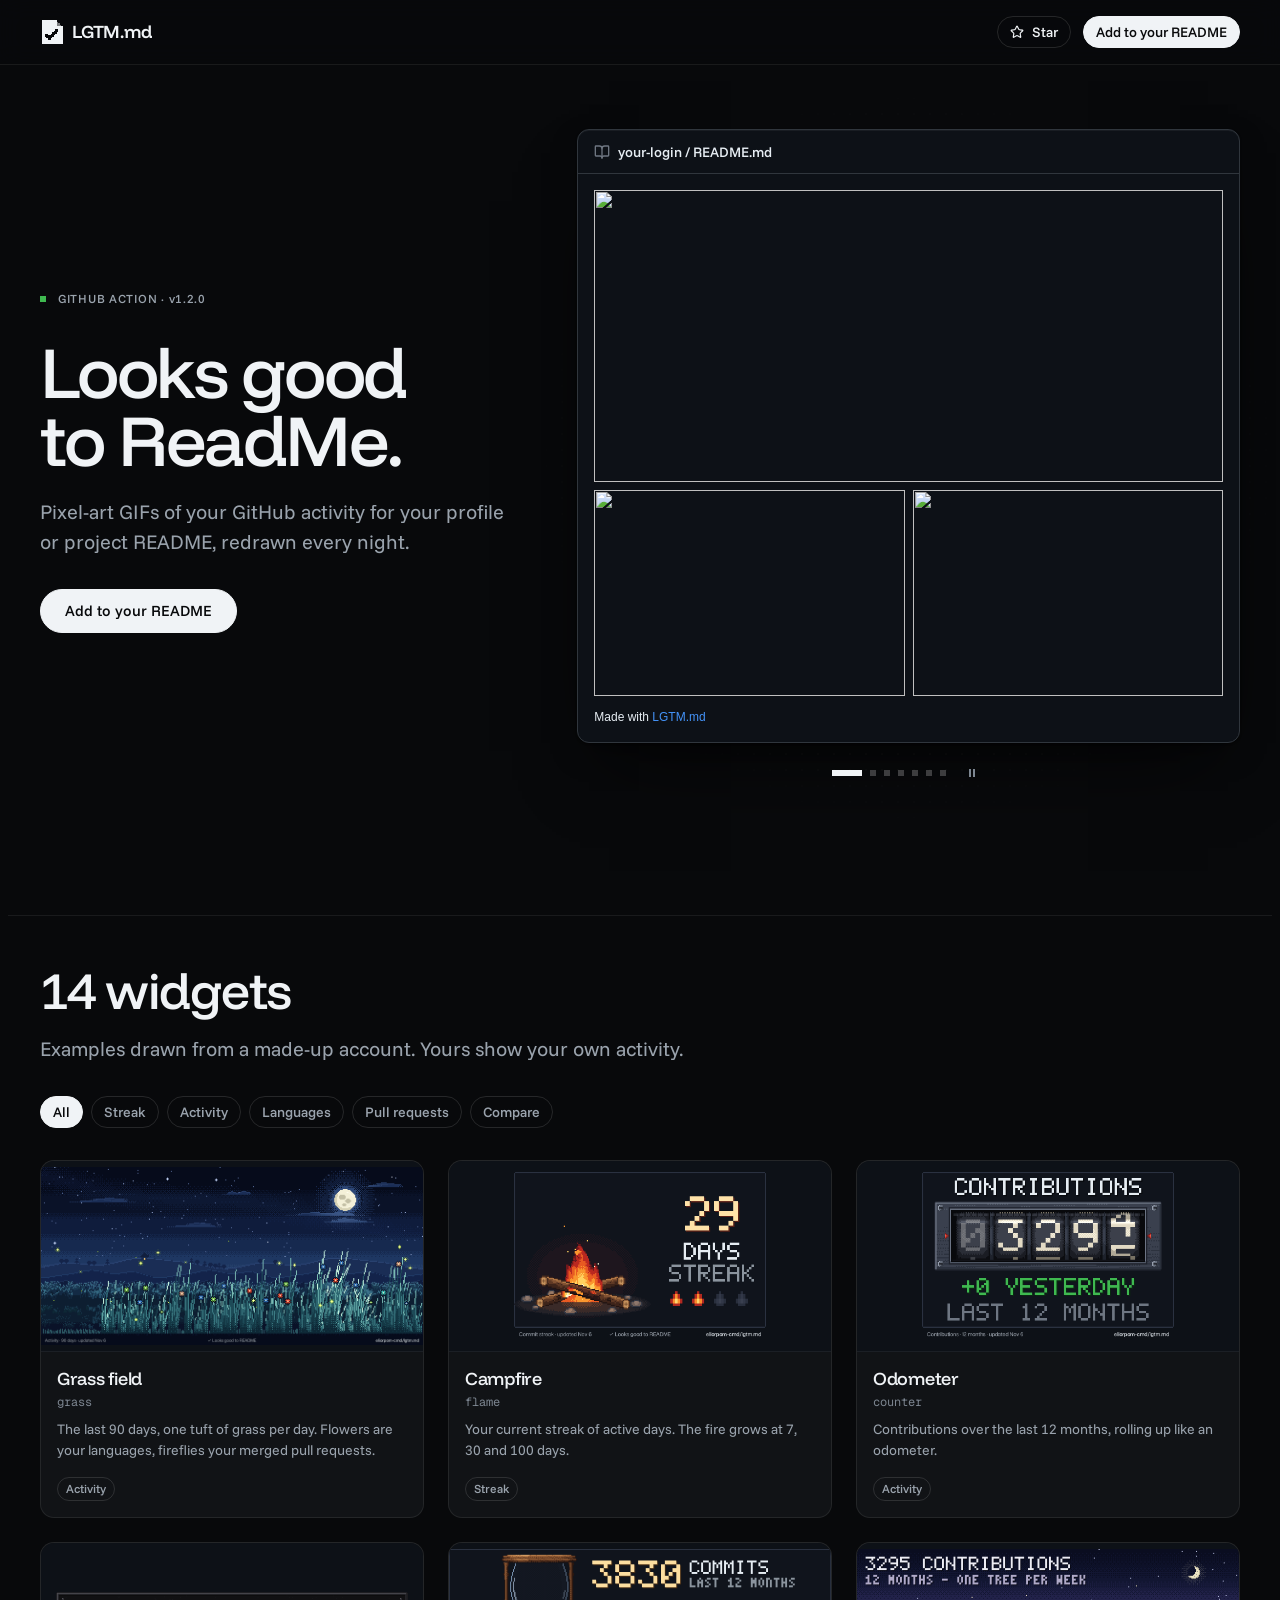
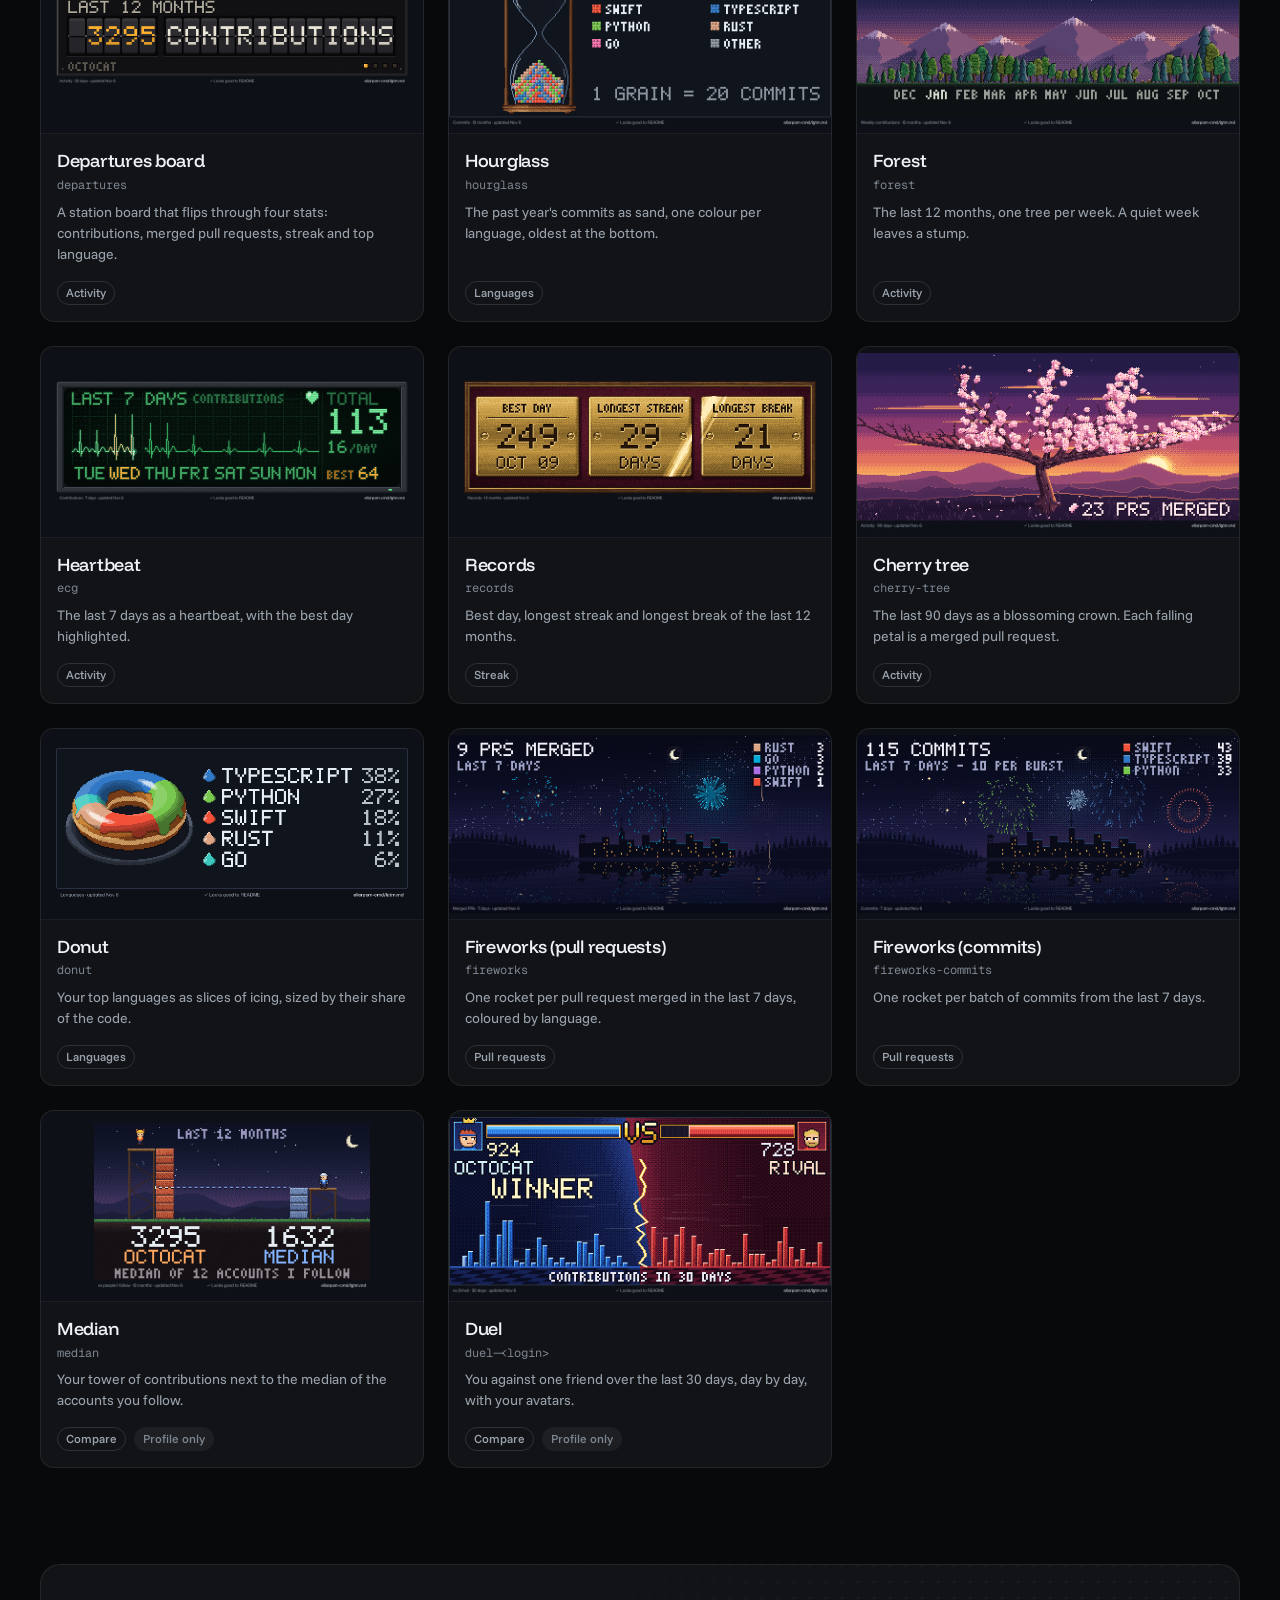
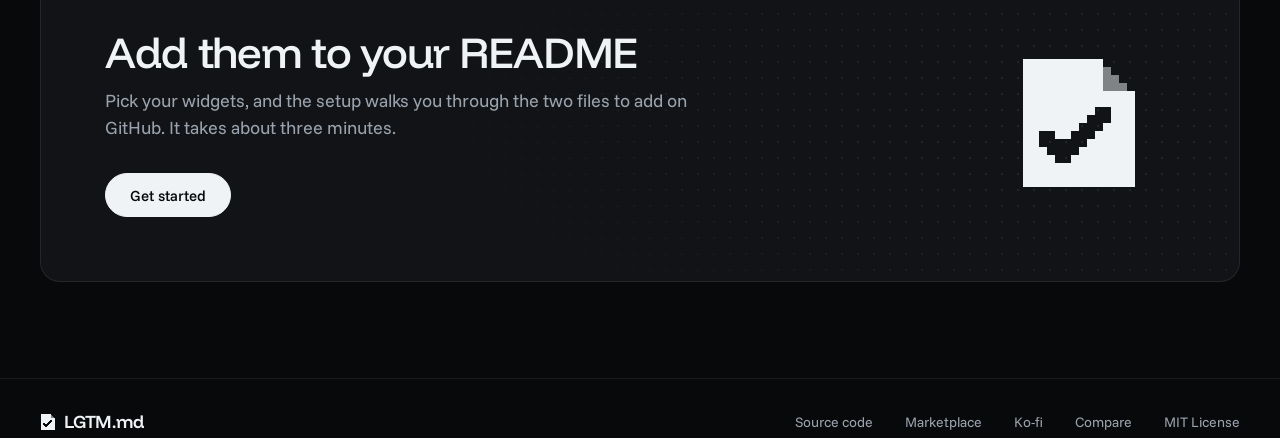
==== commit cbd20781: "Site: token setup split in two steps (create the token, save it as a secret), each with a looping sk" ====
--- a/site/index.html
+++ b/site/index.html
@@ -174,7 +174,7 @@
         <div class="repo-note" id="repo-note">
           <p class="check">
             <svg class="icon" viewBox="0 0 24 24" aria-hidden="true"><path d="M20 6 9 17l-5-5"/></svg>
-            <span>Public, and named exactly like your login</span>
+            <span id="repo-state" aria-live="polite">Public, and named exactly like your login</span>
           </p>
           <a class="text-link" id="repo-create" href="https://github.com/new?visibility=public" target="_blank" rel="noopener">Create it on GitHub ↗</a>
         </div>
@@ -191,26 +191,95 @@
       <section class="pane" data-pane="token" aria-labelledby="pane-token" hidden>
         <h3 class="pane-title" id="pane-token" tabindex="-1">Create a read-only token</h3>
         <p class="pane-help">It lets the widgets count your private activity. It can only read, and it never expires.</p>
-        <a class="pill-btn wide" id="token-link" href="https://github.com/settings/personal-access-tokens/new?name=LGTM.md&amp;description=Read-only+token+for+LGTM.md&amp;expires_in=none&amp;contents=read&amp;pull_requests=read" target="_blank" rel="noopener">Open the token form ↗</a>
-        <ol class="token-steps">
+        <div class="tuto" data-tuto="token" aria-hidden="true">
+          <div class="tuto-stage">
+            <div class="tg-bar"><span class="tg-dot"></span><span class="tg-dot"></span><span class="tg-dot"></span><span class="tg-url">github.com/settings/personal-access-tokens/new</span></div>
+            <div class="tg-page">
+              <div class="tg-scroll" data-el="scroll">
+                <div class="tg-view" data-view="form">
+                  <p class="tg-crumb">Fine-grained tokens / New</p>
+                  <p class="tg-h">New fine-grained personal access token</p>
+                  <div class="tg-row"><span class="tg-label">Token name</span><span class="tg-input">LGTM.md</span></div>
+                  <div class="tg-row"><span class="tg-label">Expiration</span><span class="tg-input tg-select">No expiration</span></div>
+                  <p class="tg-label tg-section">Repository access</p>
+                  <div class="tg-radios">
+                    <span class="tg-radio" data-el="r-public"><i></i>Public repositories</span>
+                    <span class="tg-radio" data-el="r-all"><i></i>All repositories</span>
+                    <span class="tg-radio"><i></i>Only select repositories</span>
+                  </div>
+                  <p class="tg-label tg-section">Permissions</p>
+                  <p class="tg-perm">Contents <em>Read-only</em> · Pull requests <em>Read-only</em> · Metadata <em>Read-only</em></p>
+                  <span class="tg-btn tg-green" data-el="generate">Generate token</span>
+                </div>
+                <div class="tg-view" data-view="done">
+                  <p class="tg-h">Fine-grained personal access tokens</p>
+                  <p class="tg-note">Make sure to copy your token now. You won’t be able to see it again!</p>
+                  <div class="tg-token"><span>github_pat_11ABCDE0Y0a1b2c3d4e5f6g7h8</span><span class="tg-copy" data-el="copy"><svg viewBox="0 0 16 16"><rect x="5" y="5" width="8" height="9" rx="1.5"/><path d="M3 11V3.5A1.5 1.5 0 0 1 4.5 2H10"/></svg></span><span class="tg-tip" data-el="tip">Copied!</span></div>
+                </div>
+              </div>
+            </div>
+            <svg class="tg-cursor" data-el="cursor" viewBox="0 0 16 22"><path d="M1 1v17l4.5-4.2 3 6.7 2.6-1.2-3-6.6H14z"/></svg>
+          </div>
+        </div>
+        <ol class="token-steps tuto-steps" data-tuto-steps="token">
           <li>Under <b>Repository access</b>, choose <b>All repositories</b>.</li>
-          <li>Click <b>Generate token</b> and copy it.</li>
-          <li>Open the <a id="secret-link" href="#" target="_blank" rel="noopener">secrets of your profile repository</a> and add one named <code>LGTM_MD_TOKEN</code>, with the token as its value.</li>
+          <li>Click <b>Generate token</b>, then copy it. GitHub shows it only once.</li>
         </ol>
-        <details class="more">
-          <summary>What the token can read</summary>
-          <div class="more-body">
-            <p>The form creates a fine-grained token with read-only access to <b>Contents</b> and <b>Pull requests</b> on <b>All repositories</b>. GitHub adds read-only <b>Metadata</b> on its own.</p>
-            <p>The Action uses it to read:</p>
-            <ul>
-              <li>your contribution calendar</li>
-              <li>the commit history of your repositories, to count commits per language</li>
-              <li>your merged pull requests</li>
-              <li>the languages of your repositories</li>
-            </ul>
-            <p>It can't push, open issues or change settings. The GIFs are committed by the workflow's own <code>GITHUB_TOKEN</code>.</p>
-          </div>
-        </details>
+        <div class="tuto-actions">
+          <a class="pill-btn" id="token-link" href="https://github.com/settings/personal-access-tokens/new?name=LGTM.md&amp;description=Read-only+token+for+LGTM.md&amp;expires_in=none&amp;contents=read&amp;pull_requests=read" target="_blank" rel="noopener">Open the token form ↗</a>
+          <details class="more more-quiet">
+            <summary>What the token can read</summary>
+            <div class="more-body">
+              <p>The form creates a fine-grained token with read-only access to <b>Contents</b> and <b>Pull requests</b> on <b>All repositories</b>. GitHub adds read-only <b>Metadata</b> on its own.</p>
+              <p>The Action uses it to read:</p>
+              <ul>
+                <li>your contribution calendar</li>
+                <li>the commit history of your repositories, to count commits per language</li>
+                <li>your merged pull requests</li>
+                <li>the languages of your repositories</li>
+              </ul>
+              <p>It can't push, open issues or change settings. The GIFs are committed by the workflow's own <code>GITHUB_TOKEN</code>.</p>
+            </div>
+          </details>
+        </div>
+      </section>
+
+      <section class="pane" data-pane="secret" aria-labelledby="pane-secret" hidden>
+        <h3 class="pane-title" id="pane-secret" tabindex="-1">Save the token as a secret</h3>
+        <p class="pane-help">GitHub keeps it encrypted in your profile repository. Only the workflow can read it.</p>
+        <div class="tuto" data-tuto="secret" aria-hidden="true">
+          <div class="tuto-stage">
+            <div class="tg-bar"><span class="tg-dot"></span><span class="tg-dot"></span><span class="tg-dot"></span><span class="tg-url" id="tuto-secret-url">github.com/your-login/your-login/settings/secrets/actions/new</span></div>
+            <div class="tg-page">
+              <div class="tg-scroll">
+                <div class="tg-view" data-view="form">
+                  <p class="tg-crumb">Settings / Secrets and variables / Actions</p>
+                  <p class="tg-h">New secret</p>
+                  <p class="tg-label">Name *</p>
+                  <span class="tg-input tg-wide" data-el="name"><span data-el="name-text"></span><b class="tg-caret"></b></span>
+                  <p class="tg-label">Secret *</p>
+                  <span class="tg-input tg-wide tg-area" data-el="value"><span data-el="value-text"></span><b class="tg-caret"></b></span>
+                  <span class="tg-btn tg-green" data-el="add">Add secret</span>
+                </div>
+                <div class="tg-view" data-view="done">
+                  <p class="tg-crumb">Settings / Secrets and variables / Actions</p>
+                  <p class="tg-flash">Repository secret added.</p>
+                  <p class="tg-h">Repository secrets</p>
+                  <div class="tg-list"><span class="tg-lock"><svg viewBox="0 0 16 16"><rect x="3" y="7" width="10" height="7" rx="1.5"/><path d="M5.5 7V5a2.5 2.5 0 0 1 5 0v2"/></svg>LGTM_MD_TOKEN</span><span class="tg-faint">now</span></div>
+                </div>
+              </div>
+            </div>
+            <svg class="tg-cursor" data-el="cursor" viewBox="0 0 16 22"><path d="M1 1v17l4.5-4.2 3 6.7 2.6-1.2-3-6.6H14z"/></svg>
+          </div>
+        </div>
+        <ol class="token-steps tuto-steps" data-tuto-steps="secret">
+          <li>Name it <code>LGTM_MD_TOKEN</code> <button class="text-btn copy-name" type="button" data-copy-text="LGTM_MD_TOKEN">Copy</button></li>
+          <li>Paste the token as the <b>Secret</b>.</li>
+          <li>Click <b>Add secret</b>.</li>
+        </ol>
+        <div class="tuto-actions">
+          <a class="pill-btn" id="secret-link" href="#" target="_blank" rel="noopener">Open your repository secrets ↗</a>
+        </div>
       </section>
 
       <section class="pane" data-pane="workflow" aria-labelledby="pane-workflow" hidden>
--- a/site/style.css
+++ b/site/style.css
@@ -308,6 +308,9 @@
 .repo-note { display: flex; flex-wrap: wrap; align-items: center; justify-content: space-between; gap: var(--s-8) var(--s-16); margin-top: var(--s-12); }
 .repo-note .check { margin: 0; }
 .repo-note .text-link { font-size: 14px; }
+.repo-note.is-missing .check { color: var(--red); }
+.repo-note.is-missing .check .icon { display: none; }
+.repo-note .text-link.is-primary { font-weight: 600; }
 .rival { margin-top: var(--s-8); }
 
 /* Steps 3 to 5 */
@@ -572,3 +575,62 @@
   .nav nav { gap: var(--s-8); }
   .nav .pill-btn.small { padding: 0 var(--s-8); }
 }
+
+/* Steps 3 and 4: a sketch of the GitHub page at a fixed 520×230, scaled to the space left by the step. */
+#setup .pane > .tuto { flex: 1 1 0; min-height: 120px; margin-top: var(--s-16); }
+.tuto { position: relative; overflow: hidden; border-radius: var(--s-12); background: var(--panel-2); border: 1px solid var(--line); }
+.tuto-stage { position: absolute; top: 0; left: 0; width: 520px; height: 230px; transform-origin: 0 0; display: flex; flex-direction: column; background: var(--gh-bg); color: var(--gh-text); font: 400 12px/1.4 -apple-system, BlinkMacSystemFont, "Segoe UI", sans-serif; border-radius: 10px; overflow: hidden; box-shadow: 0 0 0 1px var(--gh-line); }
+.tg-bar { flex: none; display: flex; align-items: center; gap: 5px; height: 26px; padding: 0 10px; background: #161b22; border-bottom: 1px solid var(--gh-line); }
+.tg-dot { width: 7px; height: 7px; border-radius: 50%; background: #30363d; }
+.tg-url { margin-left: 8px; min-width: 0; overflow: hidden; text-overflow: ellipsis; white-space: nowrap; font-size: 10.5px; color: var(--gh-faint); }
+.tg-page { position: relative; flex: 1; overflow: hidden; }
+.tg-scroll { padding: 14px 22px; transition: transform 600ms cubic-bezier(0.45, 0, 0.2, 1); }
+.tg-view[hidden] { display: none; }
+.tg-crumb { margin: 0 0 4px; font-size: 10.5px; color: var(--gh-faint); }
+.tg-h { margin: 0 0 12px; font-size: 15px; font-weight: 600; color: var(--gh-text); }
+.tg-row { display: flex; align-items: center; gap: 12px; margin-bottom: 8px; }
+.tg-row .tg-label { width: 76px; margin: 0; }
+.tg-label { margin: 0 0 4px; font-size: 11.5px; font-weight: 600; color: var(--gh-text); }
+.tg-section { margin-top: 12px; }
+.tg-input { display: inline-flex; align-items: center; height: 24px; padding: 0 8px; min-width: 150px; border: 1px solid var(--gh-line); border-radius: 6px; background: #0d1117; color: var(--gh-text); font: 400 11.5px/1 var(--mono); white-space: nowrap; overflow: hidden; }
+.tg-select::after { content: "▾"; margin-left: auto; padding-left: 12px; color: var(--gh-faint); }
+.tg-wide { display: flex; width: 100%; margin-bottom: 10px; }
+.tg-area { height: 44px; align-items: flex-start; padding-top: 6px; }
+.tg-input.focus { border-color: #1f6feb; box-shadow: 0 0 0 2px rgba(31, 111, 235, 0.35); }
+.tg-caret { display: none; width: 1px; height: 13px; margin-left: 1px; background: var(--gh-text); animation: tg-blink 1s steps(1) infinite; }
+.tg-input.focus .tg-caret { display: inline-block; }
+@keyframes tg-blink { 50% { opacity: 0; } }
+.tg-radios { display: grid; gap: 5px; }
+.tg-radio { display: flex; align-items: center; gap: 8px; width: max-content; padding: 2px 6px 2px 2px; border-radius: 6px; transition: background 200ms; }
+.tg-radio i { width: 12px; height: 12px; border-radius: 50%; border: 1px solid #6e7681; transition: border 150ms; }
+.tg-radio.on i { border: 4px solid #1f6feb; }
+.tg-radio[data-el="r-all"].on { background: rgba(31, 111, 235, 0.15); font-weight: 600; }
+.tg-perm { margin: 0 0 14px; font-size: 11px; color: var(--gh-faint); }
+.tg-perm em { font-style: normal; color: var(--gh-text); }
+.tg-btn { display: inline-flex; align-items: center; height: 26px; padding: 0 12px; border-radius: 6px; font-size: 11.5px; font-weight: 600; transition: transform 120ms, filter 120ms; }
+.tg-green { background: #238636; color: #fff; }
+.tg-btn.down { transform: scale(0.95); filter: brightness(1.2); }
+.tg-note { margin: 0 0 8px; padding: 8px 10px; border: 1px solid rgba(56, 139, 253, 0.4); border-radius: 6px; background: rgba(56, 139, 253, 0.1); font-size: 11px; }
+.tg-token { position: relative; display: flex; align-items: center; gap: 8px; padding: 8px 10px; border: 1px solid rgba(46, 160, 67, 0.4); border-radius: 6px; background: rgba(46, 160, 67, 0.1); font: 400 11px/1 var(--mono); }
+.tg-copy { display: grid; place-items: center; width: 22px; height: 22px; margin-left: auto; border-radius: 5px; color: var(--gh-faint); }
+.tg-copy svg, .tg-lock svg { width: 13px; height: 13px; fill: none; stroke: currentColor; stroke-width: 1.4; }
+.tg-tip { position: absolute; right: 0; top: -26px; padding: 3px 8px; border-radius: 5px; background: #2ea043; color: #fff; font: 600 10.5px/1.4 var(--sans); opacity: 0; transform: translateY(4px); transition: opacity 160ms, transform 160ms; }
+.tg-tip.on { opacity: 1; transform: none; }
+.tg-flash { margin: 0 0 12px; padding: 8px 10px; border: 1px solid rgba(46, 160, 67, 0.4); border-radius: 6px; background: rgba(46, 160, 67, 0.1); font-size: 11px; }
+.tg-list { display: flex; align-items: center; justify-content: space-between; padding: 9px 12px; border: 1px solid var(--gh-line); border-radius: 6px; font: 600 11.5px/1 var(--mono); animation: tg-row 900ms ease-out; }
+@keyframes tg-row { from { background: rgba(46, 160, 67, 0.25); } }
+.tg-lock { display: flex; align-items: center; gap: 8px; }
+.tg-faint { color: var(--gh-faint); font: 400 11px/1 var(--sans); }
+.tg-cursor { position: absolute; top: 0; left: 0; z-index: 2; width: 16px; height: 22px; fill: #fff; stroke: #000; stroke-width: 1.2; filter: drop-shadow(0 1px 2px rgba(0, 0, 0, 0.6)); pointer-events: none; }
+.tg-cursor.click { animation: tg-click 320ms ease-out; }
+@keyframes tg-click { 40% { scale: 0.82; } }
+.tuto.still .tg-cursor { display: none; }
+/* The list item being acted out. */
+.tuto-steps { margin-top: var(--s-16); }
+.tuto-steps li { transition: color 200ms; }
+.tuto-steps li::marker { transition: color 200ms; }
+.tuto-steps li.on, .tuto-steps li.on::marker { color: var(--text); }
+.tuto-steps code { font-size: 13px; }
+.copy-name { margin-left: var(--s-4); font-size: 13px; }
+.tuto-actions { display: flex; flex-wrap: wrap; align-items: center; gap: var(--s-8) var(--s-16); margin-top: var(--s-16); }
+#setup .tuto-actions .more { margin: 0; }
